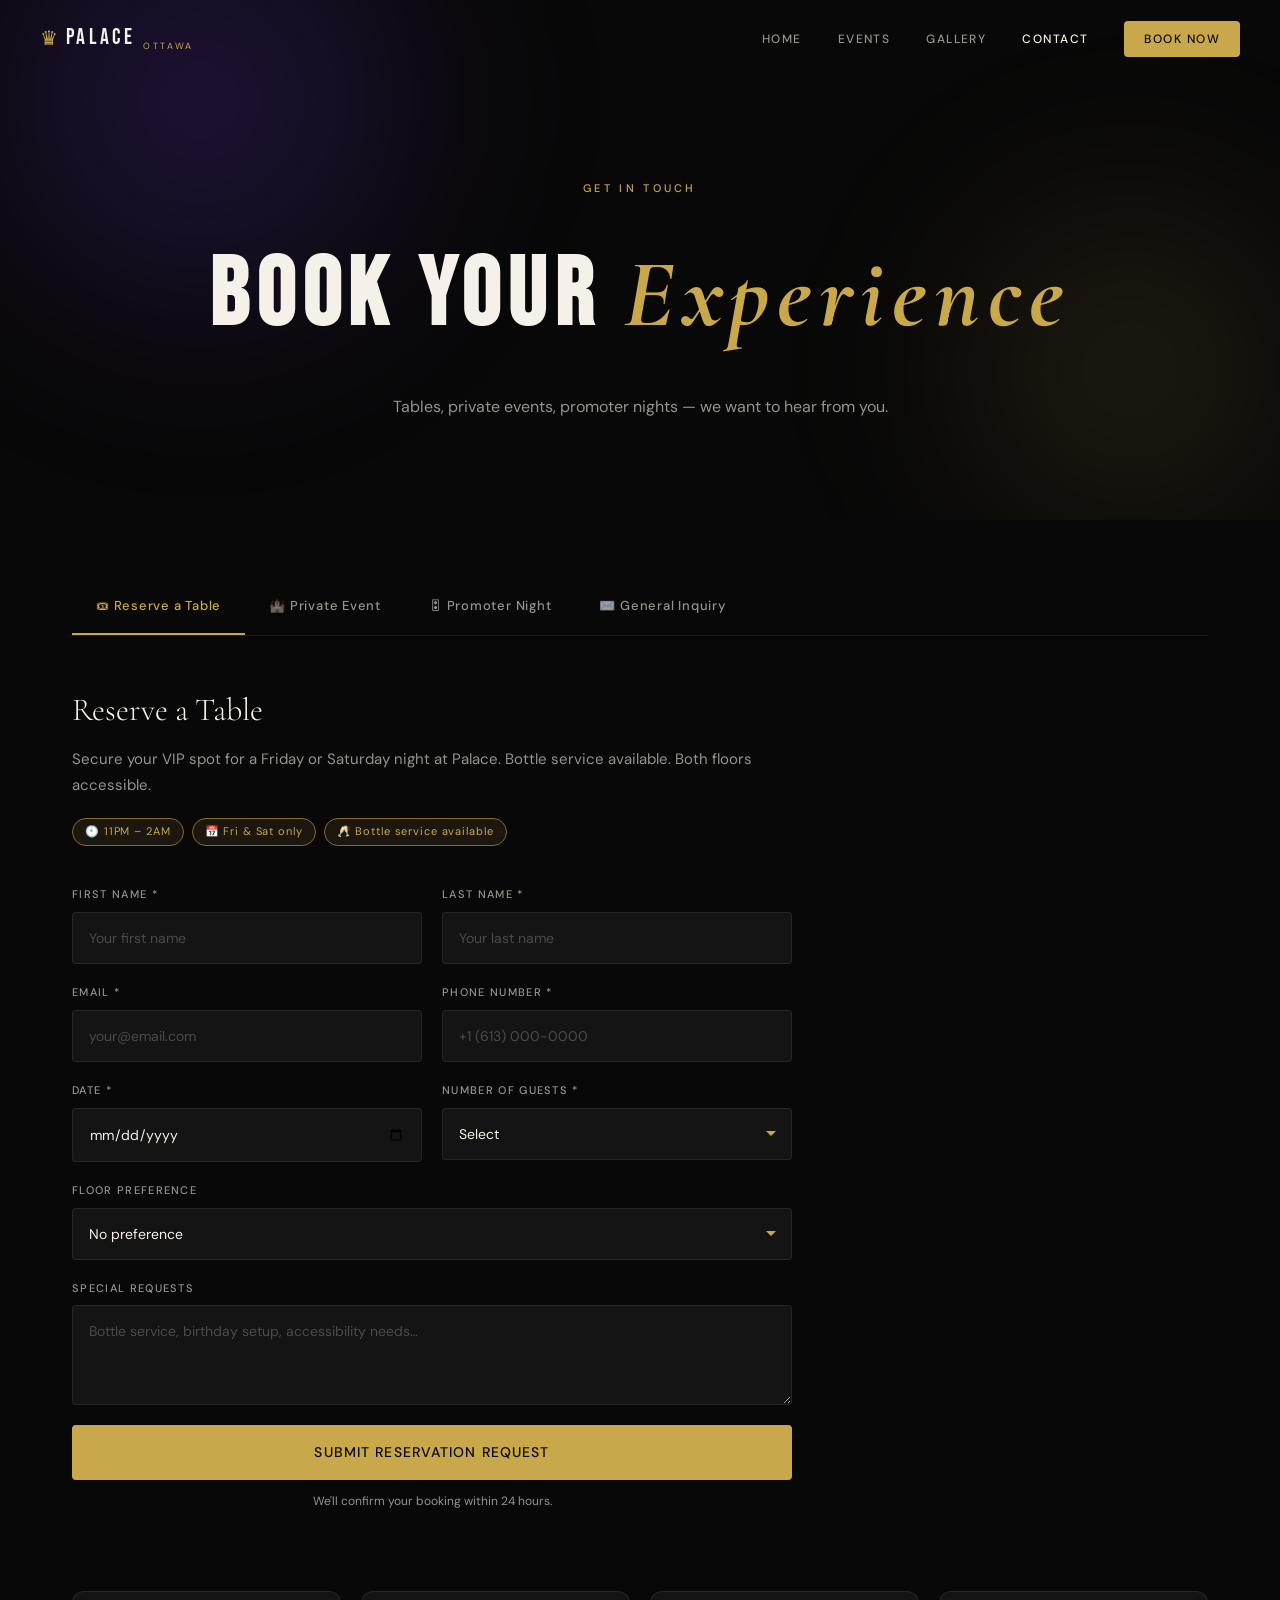
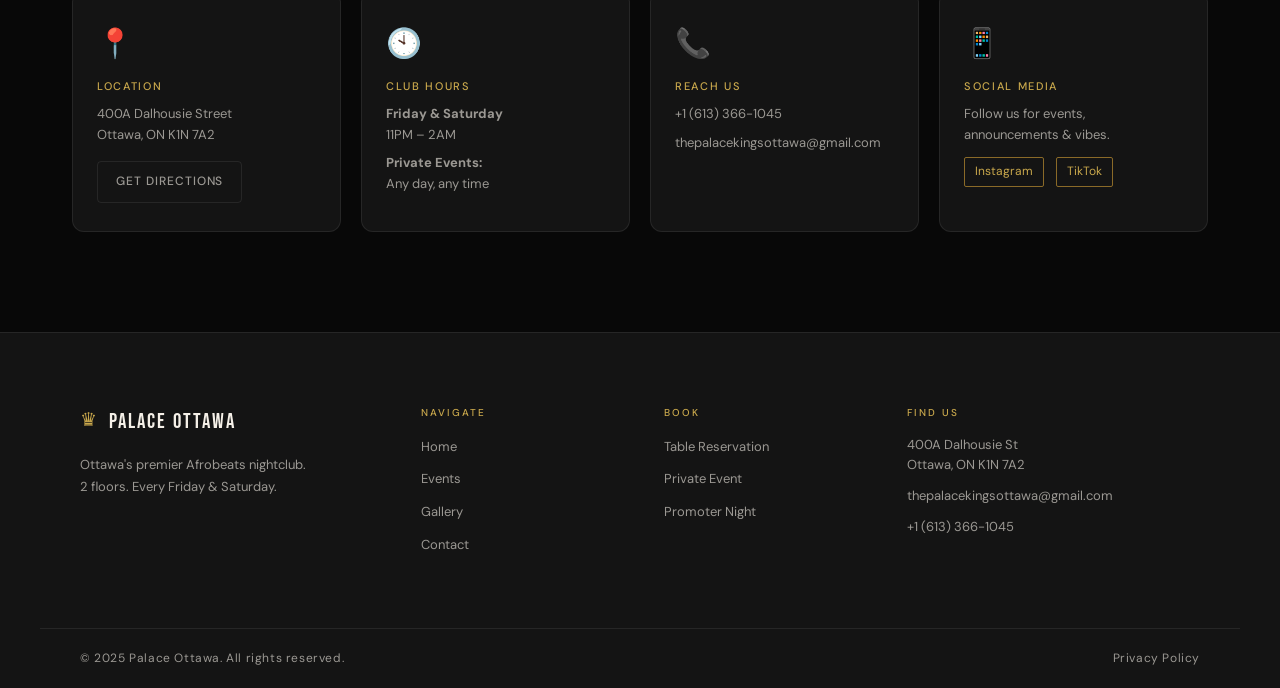
==== contact.html @ 09317ef8 "Add files via upload" ====
<!DOCTYPE html>
<html lang="en">
<head>
  <meta charset="UTF-8"/>
  <meta name="viewport" content="width=device-width, initial-scale=1.0"/>
  <title>Contact & Book — Palace Ottawa</title>
  <meta name="description" content="Book a table, reserve Palace for a private event, or partner as a promoter. Contact Palace Ottawa today."/>
  <link rel="preconnect" href="https://fonts.googleapis.com"/>
  <link rel="preconnect" href="https://fonts.gstatic.com" crossorigin/>
  <link href="https://fonts.googleapis.com/css2?family=Cormorant+Garamond:ital,wght@0,300;0,400;0,600;1,300;1,400&family=Bebas+Neue&family=DM+Sans:wght@300;400;500&display=swap" rel="stylesheet"/>
  <link rel="stylesheet" href="css/style.css"/>
</head>
<body>

<!-- NAV -->
<nav id="navbar" class="nav-dark">
  <a href="index.html" class="nav-logo">
    <span class="logo-crown">♛</span>
    <span class="logo-text">PALACE</span>
    <span class="logo-sub">OTTAWA</span>
  </a>
  <button class="nav-toggle" id="navToggle" aria-label="Menu">
    <span></span><span></span><span></span>
  </button>
  <ul class="nav-links" id="navLinks">
    <li><a href="index.html">Home</a></li>
    <li><a href="events.html">Events</a></li>
    <li><a href="gallery.html">Gallery</a></li>
    <li><a href="contact.html" class="active">Contact</a></li>
    <li><a href="contact.html" class="nav-cta">Book Now</a></li>
  </ul>
</nav>

<!-- PAGE HERO -->
<section class="page-hero">
  <div class="page-hero-bg">
    <div class="hero-glow glow-1"></div>
    <div class="hero-glow glow-2"></div>
  </div>
  <div class="page-hero-content">
    <p class="hero-eyebrow">Get In Touch</p>
    <h1 class="page-title">Book Your <em>Experience</em></h1>
    <p class="page-subtitle">Tables, private events, promoter nights — we want to hear from you.</p>
  </div>
</section>

<!-- BOOKING TYPE TABS -->
<section class="contact-section">
  <div class="container">

    <div class="booking-tabs">
      <button class="tab-btn active" data-tab="table">🎟 Reserve a Table</button>
      <button class="tab-btn" data-tab="private">🏰 Private Event</button>
      <button class="tab-btn" data-tab="promoter">🎛 Promoter Night</button>
      <button class="tab-btn" data-tab="general">✉️ General Inquiry</button>
    </div>

    <div class="tab-content-wrapper">

      <!-- TABLE RESERVATION -->
      <div class="tab-panel active" id="tab-table">
        <div class="form-intro">
          <h2>Reserve a Table</h2>
          <p>Secure your VIP spot for a Friday or Saturday night at Palace. Bottle service available. Both floors accessible.</p>
          <div class="info-pills">
            <span>🕙 11PM – 2AM</span>
            <span>📅 Fri & Sat only</span>
            <span>🥂 Bottle service available</span>
          </div>
        </div>
        <form class="palace-form" id="tableForm" netlify name="table-reservation">
          <input type="hidden" name="form-name" value="table-reservation"/>
          <div class="form-row">
            <div class="form-group">
              <label>First Name *</label>
              <input type="text" name="first_name" placeholder="Your first name" required/>
            </div>
            <div class="form-group">
              <label>Last Name *</label>
              <input type="text" name="last_name" placeholder="Your last name" required/>
            </div>
          </div>
          <div class="form-row">
            <div class="form-group">
              <label>Email *</label>
              <input type="email" name="email" placeholder="your@email.com" required/>
            </div>
            <div class="form-group">
              <label>Phone Number *</label>
              <input type="tel" name="phone" placeholder="+1 (613) 000-0000" required/>
            </div>
          </div>
          <div class="form-row">
            <div class="form-group">
              <label>Date *</label>
              <input type="date" name="date" required/>
            </div>
            <div class="form-group">
              <label>Number of Guests *</label>
              <select name="guests" required>
                <option value="">Select</option>
                <option>2 guests</option>
                <option>3–4 guests</option>
                <option>5–6 guests</option>
                <option>7–10 guests</option>
                <option>10+ guests</option>
              </select>
            </div>
          </div>
          <div class="form-group">
            <label>Floor Preference</label>
            <select name="floor">
              <option value="">No preference</option>
              <option>Floor 1 — Main Dance Floor</option>
              <option>Floor 2 — VIP Level</option>
            </select>
          </div>
          <div class="form-group">
            <label>Special Requests</label>
            <textarea name="message" rows="3" placeholder="Bottle service, birthday setup, accessibility needs…"></textarea>
          </div>
          <button type="submit" class="btn btn-primary btn-full">Submit Reservation Request</button>
          <p class="form-note">We'll confirm your booking within 24 hours.</p>
        </form>
      </div>

      <!-- PRIVATE EVENT -->
      <div class="tab-panel" id="tab-private">
        <div class="form-intro">
          <h2>Rent Palace for Your Private Event</h2>
          <p>Birthday parties, corporate gatherings, product launches, celebrations — Palace Ottawa is available for private hire at any time outside of regular club hours.</p>
          <div class="info-pills">
            <span>📅 Any day of the week</span>
            <span>🕐 Outside club hours (2AM–11PM)</span>
            <span>🏰 Full or partial venue</span>
            <span>🍽 Catering options available</span>
          </div>
        </div>
        <form class="palace-form" id="privateForm" netlify name="private-event">
          <input type="hidden" name="form-name" value="private-event"/>
          <div class="form-row">
            <div class="form-group">
              <label>Full Name *</label>
              <input type="text" name="full_name" placeholder="Your full name" required/>
            </div>
            <div class="form-group">
              <label>Email *</label>
              <input type="email" name="email" placeholder="your@email.com" required/>
            </div>
          </div>
          <div class="form-group">
            <label>Phone Number *</label>
            <input type="tel" name="phone" placeholder="+1 (613) 000-0000" required/>
          </div>
          <div class="form-row">
            <div class="form-group">
              <label>Event Date *</label>
              <input type="date" name="event_date" required/>
            </div>
            <div class="form-group">
              <label>Event Type *</label>
              <select name="event_type" required>
                <option value="">Select type</option>
                <option>Birthday Party</option>
                <option>Corporate Event</option>
                <option>Wedding Reception</option>
                <option>Product Launch</option>
                <option>Graduation Party</option>
                <option>Other</option>
              </select>
            </div>
          </div>
          <div class="form-row">
            <div class="form-group">
              <label>Estimated Guest Count *</label>
              <select name="guests" required>
                <option value="">Select</option>
                <option>Under 50</option>
                <option>50–100</option>
                <option>100–200</option>
                <option>200–300</option>
                <option>300+</option>
              </select>
            </div>
            <div class="form-group">
              <label>Preferred Start Time</label>
              <input type="time" name="start_time"/>
            </div>
          </div>
          <div class="form-group">
            <label>Space Needed</label>
            <select name="space">
              <option value="">No preference</option>
              <option>Full Venue (both floors)</option>
              <option>Floor 1 Only</option>
              <option>Floor 2 / VIP Area Only</option>
            </select>
          </div>
          <div class="form-group">
            <label>Additional Services Needed</label>
            <div class="checkbox-group">
              <label class="checkbox-label"><input type="checkbox" name="services" value="dj"/> DJ / Sound System</label>
              <label class="checkbox-label"><input type="checkbox" name="services" value="catering"/> Catering / Bar Service</label>
              <label class="checkbox-label"><input type="checkbox" name="services" value="decor"/> Decor Setup</label>
              <label class="checkbox-label"><input type="checkbox" name="services" value="security"/> Security</label>
              <label class="checkbox-label"><input type="checkbox" name="services" value="photography"/> Photography / Videography</label>
            </div>
          </div>
          <div class="form-group">
            <label>Tell Us About Your Event</label>
            <textarea name="message" rows="4" placeholder="Describe your event, any specific needs, theme, or questions…"></textarea>
          </div>
          <button type="submit" class="btn btn-primary btn-full">Send Inquiry</button>
          <p class="form-note">Our team will get back to you within 48 hours with availability and pricing.</p>
        </form>
      </div>

      <!-- PROMOTER NIGHT -->
      <div class="tab-panel" id="tab-promoter">
        <div class="form-intro">
          <h2>Host Your Night at Palace</h2>
          <p>You bring the crowd, we bring the stage. Promoters can book Palace Ottawa for their own events on Fridays, Saturdays, or any other night — when we're not already booked. Revenue share and full production support available.</p>
          <div class="info-pills">
            <span>📅 Any day of the week</span>
            <span>🎛 Full production support</span>
            <span>💰 Revenue share options</span>
            <span>📣 Marketing collaboration</span>
          </div>
        </div>
        <form class="palace-form" id="promoterForm" netlify name="promoter-inquiry">
          <input type="hidden" name="form-name" value="promoter-inquiry"/>
          <div class="form-row">
            <div class="form-group">
              <label>Promoter / Company Name *</label>
              <input type="text" name="promoter_name" placeholder="Your name or company" required/>
            </div>
            <div class="form-group">
              <label>Email *</label>
              <input type="email" name="email" placeholder="your@email.com" required/>
            </div>
          </div>
          <div class="form-row">
            <div class="form-group">
              <label>Phone *</label>
              <input type="tel" name="phone" placeholder="+1 (613) 000-0000" required/>
            </div>
            <div class="form-group">
              <label>Instagram / Social Handle</label>
              <input type="text" name="social" placeholder="@yourhandle"/>
            </div>
          </div>
          <div class="form-row">
            <div class="form-group">
              <label>Preferred Event Date(s) *</label>
              <input type="text" name="dates" placeholder="e.g. Any Friday in June, or specific date" required/>
            </div>
            <div class="form-group">
              <label>Expected Attendance</label>
              <select name="attendance">
                <option value="">Select</option>
                <option>Under 100</option>
                <option>100–200</option>
                <option>200–300</option>
                <option>300+</option>
              </select>
            </div>
          </div>
          <div class="form-group">
            <label>Event Concept / Music Genre *</label>
            <textarea name="concept" rows="3" placeholder="Describe your event concept, music genres, target audience…" required></textarea>
          </div>
          <div class="form-group">
            <label>Have you promoted events before?</label>
            <select name="experience">
              <option value="">Select</option>
              <option>Yes — regularly</option>
              <option>Yes — a few times</option>
              <option>No — first event</option>
            </select>
          </div>
          <div class="form-group">
            <label>Any Links (past events, flyers, social media)</label>
            <textarea name="links" rows="2" placeholder="Instagram posts, event links, etc."></textarea>
          </div>
          <button type="submit" class="btn btn-primary btn-full">Submit Promoter Inquiry</button>
          <p class="form-note">We review all promoter applications carefully. Expect a response within 3 business days.</p>
        </form>
      </div>

      <!-- GENERAL INQUIRY -->
      <div class="tab-panel" id="tab-general">
        <div class="form-intro">
          <h2>General Inquiry</h2>
          <p>Have a question? Want to know more about what we offer? Drop us a message and we'll get back to you.</p>
        </div>
        <form class="palace-form" id="generalForm" netlify name="general-inquiry">
          <input type="hidden" name="form-name" value="general-inquiry"/>
          <div class="form-row">
            <div class="form-group">
              <label>Name *</label>
              <input type="text" name="name" placeholder="Your name" required/>
            </div>
            <div class="form-group">
              <label>Email *</label>
              <input type="email" name="email" placeholder="your@email.com" required/>
            </div>
          </div>
          <div class="form-group">
            <label>Subject</label>
            <input type="text" name="subject" placeholder="What's this about?"/>
          </div>
          <div class="form-group">
            <label>Message *</label>
            <textarea name="message" rows="5" placeholder="Write your message here…" required></textarea>
          </div>
          <button type="submit" class="btn btn-primary btn-full">Send Message</button>
        </form>
      </div>

    </div>

    <!-- CONTACT INFO BOX -->
    <div class="contact-info-grid">
      <div class="contact-info-card">
        <div class="cic-icon">📍</div>
        <h4>Location</h4>
        <p>400A Dalhousie Street<br/>Ottawa, ON K1N 7A2</p>
        <a href="https://maps.google.com/?q=400A+Dalhousie+Ottawa" target="_blank" class="btn btn-ghost btn-sm">Get Directions</a>
      </div>
      <div class="contact-info-card">
        <div class="cic-icon">🕙</div>
        <h4>Club Hours</h4>
        <p><strong>Friday & Saturday</strong><br/>11PM – 2AM</p>
        <p><strong>Private Events:</strong><br/>Any day, any time</p>
      </div>
      <div class="contact-info-card">
        <div class="cic-icon">📞</div>
        <h4>Reach Us</h4>
        <p><a href="tel:+16133661045">+1 (613) 366-1045</a></p>
        <p><a href="mailto:thepalacekingsottawa@gmail.com">thepalacekingsottawa@gmail.com</a></p>
      </div>
      <div class="contact-info-card">
        <div class="cic-icon">📱</div>
        <h4>Social Media</h4>
        <p>Follow us for events,<br/>announcements & vibes.</p>
        <div class="cic-social">
          <a href="https://www.instagram.com/thepalaceottawa/" target="_blank">Instagram</a>
          <a href="https://www.tiktok.com/@thepalaceottawa" target="_blank">TikTok</a>
        </div>
      </div>
    </div>

  </div>
</section>

<!-- FOOTER -->
<footer class="footer">
  <div class="footer-top">
    <div class="footer-brand">
      <div class="footer-logo">
        <span class="logo-crown">♛</span>
        <span>PALACE OTTAWA</span>
      </div>
      <p>Ottawa's premier Afrobeats nightclub.<br/>2 floors. Every Friday & Saturday.</p>
    </div>
    <div class="footer-links">
      <h4>Navigate</h4>
      <a href="index.html">Home</a>
      <a href="events.html">Events</a>
      <a href="gallery.html">Gallery</a>
      <a href="contact.html">Contact</a>
    </div>
    <div class="footer-links">
      <h4>Book</h4>
      <a href="contact.html?type=table">Table Reservation</a>
      <a href="contact.html?type=private">Private Event</a>
      <a href="contact.html?type=promoter">Promoter Night</a>
    </div>
    <div class="footer-info">
      <h4>Find Us</h4>
      <p>400A Dalhousie St<br/>Ottawa, ON K1N 7A2</p>
      <p><a href="mailto:thepalacekingsottawa@gmail.com">thepalacekingsottawa@gmail.com</a></p>
      <p><a href="tel:+16133661045">+1 (613) 366-1045</a></p>
    </div>
  </div>
  <div class="footer-bottom">
    <p>© 2025 Palace Ottawa. All rights reserved.</p>
    <a href="#">Privacy Policy</a>
  </div>
</footer>

<script src="js/main.js"></script>
<script src="js/contact.js"></script>
</body>
</html>
---- css/style.css ----
/* ============================================
   PALACE OTTAWA — MAIN STYLESHEET
   Aesthetic: Dark luxury · Gold accents · Editorial
   ============================================ */

:root {
  --black: #080808;
  --dark: #0e0e0e;
  --dark2: #141414;
  --dark3: #1c1c1c;
  --card: #181818;
  --border: rgba(255,255,255,0.08);
  --gold: #c9a84c;
  --gold-light: #e8c97a;
  --gold-dark: #8a6a28;
  --white: #f5f0e8;
  --white-muted: rgba(245,240,232,0.6);
  --white-dim: rgba(245,240,232,0.15);
  --purple: #7c3aed;
  --purple-glow: rgba(124,58,237,0.25);
  --font-display: 'Bebas Neue', sans-serif;
  --font-serif: 'Cormorant Garamond', Georgia, serif;
  --font-body: 'DM Sans', sans-serif;
  --radius: 4px;
  --radius-lg: 12px;
  --transition: 0.3s cubic-bezier(0.4,0,0.2,1);
}

/* RESET */
*, *::before, *::after { box-sizing: border-box; margin: 0; padding: 0; }
html { scroll-behavior: smooth; }
body {
  background: var(--black);
  color: var(--white);
  font-family: var(--font-body);
  font-size: 16px;
  line-height: 1.6;
  overflow-x: hidden;
}
a { color: inherit; text-decoration: none; }
img { max-width: 100%; display: block; }
button { cursor: pointer; border: none; background: none; font: inherit; }
input, select, textarea { font: inherit; }

/* UTILITIES */
.container { max-width: 1200px; margin: 0 auto; padding: 0 32px; }
.center { text-align: center; }
.section-tag {
  font-family: var(--font-body);
  font-size: 11px;
  font-weight: 500;
  letter-spacing: 0.2em;
  text-transform: uppercase;
  color: var(--gold);
  margin-bottom: 12px;
  display: block;
}
.section-title {
  font-family: var(--font-serif);
  font-size: clamp(2rem, 4vw, 3.2rem);
  font-weight: 300;
  line-height: 1.1;
  color: var(--white);
  margin-bottom: 24px;
}
.section-title em { font-style: italic; color: var(--gold); }
.body-text {
  color: var(--white-muted);
  font-size: 15px;
  line-height: 1.75;
  max-width: 560px;
  margin-bottom: 16px;
}

/* BUTTONS */
.btn {
  display: inline-flex;
  align-items: center;
  gap: 8px;
  padding: 14px 28px;
  font-size: 13px;
  font-weight: 500;
  letter-spacing: 0.08em;
  text-transform: uppercase;
  border-radius: var(--radius);
  transition: all var(--transition);
  white-space: nowrap;
}
.btn-primary {
  background: var(--gold);
  color: var(--black);
}
.btn-primary:hover {
  background: var(--gold-light);
  transform: translateY(-1px);
}
.btn-ghost {
  border: 1px solid var(--border);
  color: var(--white);
  background: transparent;
}
.btn-ghost:hover {
  border-color: var(--gold);
  color: var(--gold);
}
.btn-outline {
  border: 1px solid var(--gold);
  color: var(--gold);
  background: transparent;
  padding: 12px 24px;
}
.btn-outline:hover { background: var(--gold); color: var(--black); }
.btn-sm { padding: 10px 18px; font-size: 12px; }
.btn-full { width: 100%; justify-content: center; padding: 16px; font-size: 14px; }

/* ============ NAV ============ */
#navbar {
  position: fixed;
  top: 0; left: 0; right: 0;
  z-index: 1000;
  display: flex;
  align-items: center;
  justify-content: space-between;
  padding: 20px 40px;
  transition: all var(--transition);
}
#navbar.scrolled {
  background: rgba(8,8,8,0.95);
  backdrop-filter: blur(12px);
  padding: 14px 40px;
  border-bottom: 1px solid var(--border);
}
.nav-logo {
  display: flex;
  align-items: center;
  gap: 8px;
  text-decoration: none;
}
.logo-crown { font-size: 20px; color: var(--gold); }
.logo-text {
  font-family: var(--font-display);
  font-size: 22px;
  color: var(--white);
  letter-spacing: 0.15em;
}
.logo-sub {
  font-family: var(--font-body);
  font-size: 9px;
  letter-spacing: 0.3em;
  color: var(--gold);
  text-transform: uppercase;
  align-self: flex-end;
  padding-bottom: 2px;
}
.nav-links {
  display: flex;
  align-items: center;
  gap: 36px;
  list-style: none;
}
.nav-links a {
  font-size: 12px;
  font-weight: 500;
  letter-spacing: 0.12em;
  text-transform: uppercase;
  color: var(--white-muted);
  transition: color var(--transition);
}
.nav-links a:hover, .nav-links a.active { color: var(--white); }
.nav-links .nav-cta {
  background: var(--gold);
  color: var(--black) !important;
  padding: 10px 20px;
  border-radius: var(--radius);
  font-weight: 500;
}
.nav-links .nav-cta:hover { background: var(--gold-light); }
.nav-toggle {
  display: none;
  flex-direction: column;
  gap: 5px;
  padding: 4px;
}
.nav-toggle span {
  display: block;
  width: 24px;
  height: 1.5px;
  background: var(--white);
  transition: all var(--transition);
}

/* ============ HERO ============ */
.hero {
  position: relative;
  min-height: 100vh;
  display: flex;
  align-items: center;
  justify-content: center;
  overflow: hidden;
  padding: 120px 40px 80px;
}
.hero-bg {
  position: absolute;
  inset: 0;
  background: var(--black);
}
.hero-grain {
  position: absolute;
  inset: 0;
  opacity: 0.035;
  background-image: url("data:image/svg+xml,%3Csvg viewBox='0 0 256 256' xmlns='http://www.w3.org/2000/svg'%3E%3Cfilter id='n'%3E%3CfeTurbulence type='fractalNoise' baseFrequency='0.9' numOctaves='4' stitchTiles='stitch'/%3E%3C/filter%3E%3Crect width='100%25' height='100%25' filter='url(%23n)'/%3E%3C/svg%3E");
  background-size: 200px;
}
.hero-glow {
  position: absolute;
  border-radius: 50%;
  filter: blur(80px);
  animation: glow-pulse 6s ease-in-out infinite;
}
.glow-1 {
  width: 600px; height: 600px;
  background: radial-gradient(circle, var(--purple-glow) 0%, transparent 70%);
  top: -200px; left: -100px;
  animation-delay: 0s;
}
.glow-2 {
  width: 500px; height: 500px;
  background: radial-gradient(circle, rgba(201,168,76,0.15) 0%, transparent 70%);
  bottom: -100px; right: -100px;
  animation-delay: 3s;
}
.glow-3 {
  width: 400px; height: 400px;
  background: radial-gradient(circle, rgba(124,58,237,0.12) 0%, transparent 70%);
  top: 40%; left: 50%;
  animation-delay: 1.5s;
}
@keyframes glow-pulse {
  0%, 100% { opacity: 0.5; transform: scale(1); }
  50% { opacity: 1; transform: scale(1.1); }
}
.hero-content {
  position: relative;
  z-index: 2;
  text-align: center;
  max-width: 900px;
}
.hero-eyebrow {
  font-size: 11px;
  font-weight: 500;
  letter-spacing: 0.3em;
  text-transform: uppercase;
  color: var(--gold);
  margin-bottom: 20px;
  animation: fade-up 0.8s ease both;
}
.hero-title {
  font-family: var(--font-display);
  font-size: clamp(4rem, 12vw, 9rem);
  line-height: 0.9;
  letter-spacing: 0.05em;
  color: var(--white);
  margin-bottom: 28px;
}
.hero-line { display: block; animation: fade-up 0.8s ease both; }
.hero-line:nth-child(2) { animation-delay: 0.1s; }
.hero-line:nth-child(3) { animation-delay: 0.2s; }
.hero-title .accent { color: var(--gold); }
.hero-sub {
  font-family: var(--font-body);
  font-size: 13px;
  letter-spacing: 0.15em;
  text-transform: uppercase;
  color: var(--white-muted);
  margin-bottom: 40px;
  animation: fade-up 0.8s ease 0.3s both;
}
.hero-actions {
  display: flex;
  gap: 16px;
  justify-content: center;
  flex-wrap: wrap;
  animation: fade-up 0.8s ease 0.4s both;
}
.hero-scroll {
  position: absolute;
  bottom: 40px;
  left: 50%;
  transform: translateX(-50%);
  display: flex;
  flex-direction: column;
  align-items: center;
  gap: 8px;
  z-index: 2;
  animation: fade-up 1s ease 0.8s both;
}
.hero-scroll span {
  font-size: 10px;
  letter-spacing: 0.25em;
  text-transform: uppercase;
  color: var(--white-muted);
}
.scroll-line {
  width: 1px;
  height: 40px;
  background: linear-gradient(to bottom, var(--gold), transparent);
  animation: scroll-line 1.5s ease-in-out infinite;
}
@keyframes scroll-line {
  0% { transform: scaleY(0); transform-origin: top; }
  50% { transform: scaleY(1); transform-origin: top; }
  51% { transform: scaleY(1); transform-origin: bottom; }
  100% { transform: scaleY(0); transform-origin: bottom; }
}
.hero-address {
  position: absolute;
  bottom: 40px;
  right: 40px;
  font-size: 10px;
  letter-spacing: 0.15em;
  text-transform: uppercase;
  color: var(--white-muted);
  z-index: 2;
  animation: fade-up 1s ease 1s both;
}
@keyframes fade-up {
  from { opacity: 0; transform: translateY(20px); }
  to { opacity: 1; transform: translateY(0); }
}

/* ============ ABOUT STRIP ============ */
.about-strip {
  display: flex;
  align-items: center;
  border-top: 1px solid var(--border);
  border-bottom: 1px solid var(--border);
  background: var(--dark2);
  padding: 32px 40px;
  gap: 0;
  overflow-x: auto;
}
.strip-item {
  flex: 1;
  min-width: 180px;
  display: flex;
  flex-direction: column;
  align-items: center;
  gap: 4px;
  padding: 0 20px;
  text-align: center;
}
.strip-number {
  font-family: var(--font-display);
  font-size: 2.2rem;
  color: var(--gold);
  line-height: 1;
}
.strip-label {
  font-size: 11px;
  letter-spacing: 0.1em;
  text-transform: uppercase;
  color: var(--white-muted);
}
.strip-divider {
  width: 1px;
  height: 48px;
  background: var(--border);
  flex-shrink: 0;
}

/* ============ INTRO ============ */
.intro-section {
  padding: 120px 0;
}
.intro-grid {
  display: grid;
  grid-template-columns: 1fr 1fr;
  gap: 80px;
  align-items: center;
}
.intro-text .body-text { max-width: 100%; }
.intro-text .btn { margin-top: 8px; }
.intro-visual {
  position: relative;
  height: 400px;
}
.visual-card {
  position: absolute;
  border: 1px solid var(--border);
  border-radius: var(--radius-lg);
  overflow: hidden;
  transition: transform var(--transition);
}
.visual-card:hover { transform: translateY(-4px); }
.card-inner {
  width: 100%;
  height: 100%;
  display: flex;
  flex-direction: column;
  align-items: center;
  justify-content: center;
  padding: 24px;
  text-align: center;
}
.card-icon { font-size: 2.5rem; margin-bottom: 8px; }
.card-big {
  font-family: var(--font-display);
  font-size: 2.2rem;
  letter-spacing: 0.05em;
  line-height: 1;
}
.card-small { font-size: 12px; color: var(--white-muted); letter-spacing: 0.05em; margin-top: 4px; }
.card-main {
  width: 200px; height: 200px;
  top: 0; right: 60px;
  background: var(--dark3);
  border-color: var(--gold-dark);
}
.card-main .card-big { color: var(--gold); }
.card-accent {
  width: 220px; height: 160px;
  bottom: 40px; right: 0;
  background: var(--dark2);
}
.card-accent .card-big { font-size: 1.4rem; color: var(--white); }
.card-sm {
  width: 140px; height: 120px;
  bottom: 20px; right: 240px;
  background: linear-gradient(135deg, var(--gold-dark), var(--dark3));
}
.card-sm .card-big { font-size: 2rem; color: var(--gold); }

/* ============ BOOKING SECTION ============ */
.booking-section {
  padding: 100px 0;
  background: var(--dark2);
  border-top: 1px solid var(--border);
  border-bottom: 1px solid var(--border);
}
.booking-section .section-tag.center, .booking-section .section-title.center { display: block; text-align: center; }
.booking-grid {
  display: grid;
  grid-template-columns: repeat(3, 1fr);
  gap: 24px;
  margin-top: 60px;
}
.booking-card {
  position: relative;
  background: var(--card);
  border: 1px solid var(--border);
  border-radius: var(--radius-lg);
  padding: 36px 28px;
  display: flex;
  flex-direction: column;
  gap: 16px;
  transition: all var(--transition);
}
.booking-card:hover {
  border-color: var(--gold-dark);
  transform: translateY(-4px);
}
.booking-card.featured {
  border-color: var(--gold);
  background: linear-gradient(145deg, rgba(201,168,76,0.08), var(--card));
}
.booking-badge {
  position: absolute;
  top: -12px; left: 50%;
  transform: translateX(-50%);
  background: var(--gold);
  color: var(--black);
  font-size: 10px;
  font-weight: 500;
  letter-spacing: 0.12em;
  text-transform: uppercase;
  padding: 4px 14px;
  border-radius: 20px;
  white-space: nowrap;
}
.booking-icon { font-size: 2rem; }
.booking-card h3 {
  font-family: var(--font-serif);
  font-size: 1.5rem;
  font-weight: 400;
  color: var(--white);
}
.booking-card p { font-size: 14px; color: var(--white-muted); line-height: 1.6; }
.booking-details {
  list-style: none;
  display: flex;
  flex-direction: column;
  gap: 6px;
  margin-top: 4px;
}
.booking-details li {
  font-size: 12px;
  color: var(--white-muted);
  padding-left: 14px;
  position: relative;
}
.booking-details li::before {
  content: '—';
  position: absolute;
  left: 0;
  color: var(--gold);
}
.booking-card .btn { margin-top: auto; }

/* ============ EVENTS TEASER ============ */
.events-teaser {
  padding: 100px 0;
}
.events-teaser-header {
  display: flex;
  align-items: flex-end;
  justify-content: space-between;
  margin-bottom: 40px;
}
.events-preview-grid {
  display: flex;
  flex-direction: column;
  gap: 12px;
}
.event-preview-card {
  display: flex;
  align-items: center;
  gap: 24px;
  background: var(--dark2);
  border: 1px solid var(--border);
  border-radius: var(--radius-lg);
  padding: 20px 24px;
  transition: all var(--transition);
}
.event-preview-card:hover {
  border-color: var(--gold-dark);
  background: var(--dark3);
}
.event-preview-date {
  display: flex;
  flex-direction: column;
  align-items: center;
  min-width: 56px;
  gap: 2px;
}
.event-day { font-size: 10px; letter-spacing: 0.15em; color: var(--gold); font-weight: 500; }
.event-num { font-family: var(--font-display); font-size: 2.4rem; color: var(--white); line-height: 1; }
.event-month { font-size: 10px; letter-spacing: 0.15em; color: var(--white-muted); }
.event-preview-info { flex: 1; }
.event-preview-info h4 {
  font-family: var(--font-serif);
  font-size: 1.2rem;
  font-weight: 400;
  margin-bottom: 4px;
}
.event-preview-info p { font-size: 13px; color: var(--white-muted); }
.event-tag {
  display: inline-block;
  font-size: 10px;
  letter-spacing: 0.1em;
  text-transform: uppercase;
  color: var(--gold);
  border: 1px solid var(--gold-dark);
  padding: 2px 8px;
  border-radius: 2px;
  margin-top: 6px;
}
.event-arrow {
  font-size: 1.2rem;
  color: var(--gold);
  opacity: 0.5;
  transition: all var(--transition);
}
.event-preview-card:hover .event-arrow { opacity: 1; transform: translateX(4px); }

/* ============ GALLERY TEASER ============ */
.gallery-teaser {
  display: grid;
  grid-template-columns: 360px 1fr;
  min-height: 480px;
  border-top: 1px solid var(--border);
  border-bottom: 1px solid var(--border);
}
.gallery-teaser-text {
  display: flex;
  flex-direction: column;
  justify-content: center;
  padding: 60px;
  background: var(--dark2);
}
.gallery-mosaic {
  display: grid;
  grid-template-columns: repeat(3, 1fr);
  grid-template-rows: repeat(2, 1fr);
  gap: 2px;
}
.mosaic-item {
  background: var(--dark3);
  overflow: hidden;
  transition: filter var(--transition);
}
.mosaic-item:hover { filter: brightness(1.2); }
.mosaic-inner {
  width: 100%;
  height: 100%;
  min-height: 120px;
  display: flex;
  align-items: center;
  justify-content: center;
  font-size: 2.5rem;
  background: linear-gradient(135deg, var(--dark3), var(--dark2));
}
.m1 { grid-row: span 2; }
.m4 { grid-column: span 2; }

/* ============ SOCIAL SECTION ============ */
.social-section { padding: 80px 0; }
.social-links { display: flex; gap: 16px; justify-content: center; flex-wrap: wrap; margin-top: 32px; }
.social-btn {
  display: inline-flex;
  align-items: center;
  gap: 10px;
  padding: 14px 28px;
  border-radius: var(--radius);
  font-size: 13px;
  font-weight: 500;
  letter-spacing: 0.06em;
  transition: all var(--transition);
}
.social-btn.instagram {
  background: linear-gradient(135deg, #f09433 0%, #e6683c 25%, #dc2743 50%, #cc2366 75%, #bc1888 100%);
  color: #fff;
}
.social-btn.tiktok { background: #000; color: #fff; border: 1px solid #333; }
.social-btn:hover { transform: translateY(-2px); opacity: 0.9; }

/* ============ PAGE HERO (inner pages) ============ */
.page-hero {
  position: relative;
  padding: 180px 40px 100px;
  text-align: center;
  overflow: hidden;
}
.page-hero-bg { position: absolute; inset: 0; background: var(--black); }
.page-hero-content { position: relative; z-index: 2; }
.page-title {
  font-family: var(--font-display);
  font-size: clamp(3rem, 8vw, 6rem);
  letter-spacing: 0.08em;
  margin-bottom: 20px;
}
.page-title em { font-style: italic; font-family: var(--font-serif); color: var(--gold); }
.page-subtitle {
  max-width: 560px;
  margin: 0 auto;
  color: var(--white-muted);
  font-size: 16px;
  line-height: 1.7;
}

/* ============ FILTER BAR ============ */
.filter-bar {
  border-top: 1px solid var(--border);
  border-bottom: 1px solid var(--border);
  background: var(--dark2);
  position: sticky;
  top: 70px;
  z-index: 100;
}
.filter-inner {
  display: flex;
  gap: 0;
  overflow-x: auto;
  padding: 0;
}
.filter-btn {
  flex-shrink: 0;
  padding: 16px 24px;
  font-size: 12px;
  font-weight: 500;
  letter-spacing: 0.1em;
  text-transform: uppercase;
  color: var(--white-muted);
  border-right: 1px solid var(--border);
  transition: all var(--transition);
}
.filter-btn:hover { color: var(--white); background: var(--dark3); }
.filter-btn.active { color: var(--gold); border-bottom: 2px solid var(--gold); }

/* ============ EVENTS PAGE ============ */
.events-section { padding: 80px 0; }
.mini-calendar {
  background: var(--dark2);
  border: 1px solid var(--border);
  border-radius: var(--radius-lg);
  padding: 24px;
  margin-bottom: 48px;
}
.cal-header {
  display: flex;
  align-items: center;
  justify-content: space-between;
  margin-bottom: 16px;
  font-family: var(--font-serif);
  font-size: 1.2rem;
}
.cal-nav {
  width: 32px; height: 32px;
  border: 1px solid var(--border);
  border-radius: var(--radius);
  color: var(--white);
  font-size: 1.2rem;
  display: flex; align-items: center; justify-content: center;
  transition: all var(--transition);
}
.cal-nav:hover { border-color: var(--gold); color: var(--gold); }
.cal-grid {
  display: grid;
  grid-template-columns: repeat(7, 1fr);
  gap: 4px;
}
.cal-day-name {
  text-align: center;
  font-size: 10px;
  letter-spacing: 0.1em;
  text-transform: uppercase;
  color: var(--white-muted);
  padding: 8px 0;
}
.cal-day {
  aspect-ratio: 1;
  display: flex;
  align-items: center;
  justify-content: center;
  font-size: 13px;
  border-radius: var(--radius);
  cursor: pointer;
  transition: all var(--transition);
  color: var(--white-muted);
}
.cal-day:hover { background: var(--dark3); color: var(--white); }
.cal-day.empty { cursor: default; }
.cal-day.has-event { color: var(--gold); font-weight: 500; }
.cal-day.has-event::after {
  content: '';
  display: block;
  width: 4px; height: 4px;
  background: var(--gold);
  border-radius: 50%;
  position: absolute;
  bottom: 4px;
  left: 50%;
  transform: translateX(-50%);
}
.cal-day { position: relative; }
.cal-day.today { border: 1px solid var(--gold-dark); }

.events-month-title {
  font-family: var(--font-serif);
  font-size: 1.4rem;
  font-weight: 300;
  color: var(--gold);
  border-bottom: 1px solid var(--border);
  padding-bottom: 12px;
  margin-bottom: 20px;
  margin-top: 48px;
}
.events-month-group:first-child .events-month-title { margin-top: 0; }
.event-card {
  display: grid;
  grid-template-columns: 72px 100px 1fr auto;
  gap: 24px;
  align-items: center;
  background: var(--dark2);
  border: 1px solid var(--border);
  border-radius: var(--radius-lg);
  padding: 20px 24px;
  margin-bottom: 12px;
  transition: all var(--transition);
}
.event-card:hover {
  border-color: var(--gold-dark);
  background: var(--dark3);
}
.event-card-date {
  display: flex;
  flex-direction: column;
  align-items: center;
  gap: 2px;
}
.ec-day { font-size: 10px; letter-spacing: 0.15em; color: var(--gold); font-weight: 500; }
.ec-num { font-family: var(--font-display); font-size: 2.6rem; color: var(--white); line-height: 1; }
.ec-month { font-size: 10px; letter-spacing: 0.12em; color: var(--white-muted); }
.event-card-flyer {
  width: 80px; height: 80px;
  border-radius: 6px;
  overflow: hidden;
  flex-shrink: 0;
}
.event-card-flyer img { width: 100%; height: 100%; object-fit: cover; }
.placeholder-flyer {
  display: flex;
  flex-direction: column;
  align-items: center;
  justify-content: center;
  gap: 4px;
  text-align: center;
}
.pf-crown { font-size: 1.4rem; }
.pf-title { font-family: var(--font-display); font-size: 0.7rem; letter-spacing: 0.05em; line-height: 1.1; }
.pf-gold { background: linear-gradient(135deg, var(--gold-dark), var(--black)); color: var(--gold-light); }
.pf-purple { background: linear-gradient(135deg, #3b0764, #000); color: #c084fc; }
.pf-fire { background: linear-gradient(135deg, #7c2d12, #000); color: #fb923c; }
.event-type-badge {
  display: inline-block;
  font-size: 9px;
  letter-spacing: 0.15em;
  text-transform: uppercase;
  color: var(--gold);
  border: 1px solid var(--gold-dark);
  padding: 2px 8px;
  border-radius: 2px;
  margin-bottom: 6px;
}
.event-type-badge.special { color: #fb923c; border-color: #7c2d12; }
.event-card-info h4 {
  font-family: var(--font-serif);
  font-size: 1.2rem;
  font-weight: 400;
  margin-bottom: 4px;
}
.event-genre { font-size: 13px; color: var(--white-muted); margin-bottom: 8px; }
.event-meta {
  display: flex;
  flex-wrap: wrap;
  gap: 12px;
}
.event-meta span { font-size: 12px; color: var(--white-muted); }
.promoter-cta-box {
  display: flex;
  align-items: center;
  justify-content: space-between;
  gap: 32px;
  margin-top: 60px;
  padding: 40px;
  background: linear-gradient(135deg, rgba(201,168,76,0.08), var(--dark2));
  border: 1px solid var(--gold-dark);
  border-radius: var(--radius-lg);
  flex-wrap: wrap;
}
.pcta-left { display: flex; align-items: flex-start; gap: 20px; flex: 1; }
.pcta-icon { font-size: 2rem; flex-shrink: 0; }
.pcta-left h3 { font-family: var(--font-serif); font-size: 1.4rem; font-weight: 400; margin-bottom: 8px; }
.pcta-left p { font-size: 14px; color: var(--white-muted); }

/* ============ GALLERY PAGE ============ */
.gallery-section { padding: 60px 0; }
.gallery-intro {
  background: var(--dark2);
  border: 1px solid var(--border);
  border-radius: var(--radius);
  padding: 14px 20px;
  margin-bottom: 32px;
  font-size: 13px;
  color: var(--white-muted);
  display: none; /* hidden in production — shown for dev reference */
}
.gallery-grid {
  display: grid;
  grid-template-columns: repeat(4, 1fr);
  grid-auto-rows: 200px;
  gap: 4px;
}
.gallery-item {
  position: relative;
  overflow: hidden;
  cursor: pointer;
  border-radius: 2px;
}
.gallery-item.gi-tall { grid-row: span 2; }
.gallery-item.gi-wide { grid-column: span 2; }
.gallery-placeholder {
  width: 100%;
  height: 100%;
  display: flex;
  flex-direction: column;
  align-items: center;
  justify-content: center;
  gap: 8px;
  font-family: var(--font-display);
  font-size: 1rem;
  letter-spacing: 0.1em;
  text-align: center;
  padding: 16px;
  transition: transform var(--transition);
}
.gallery-item:hover .gallery-placeholder { transform: scale(1.05); }
.gp-1 { background: linear-gradient(135deg, #1a0a00, #3d1a00); color: var(--gold); }
.gp-2 { background: linear-gradient(135deg, #0a001a, #1a0038); color: #c084fc; }
.gp-3 { background: linear-gradient(135deg, #001a0a, #00382a); color: #4ade80; }
.gp-4 { background: linear-gradient(135deg, #1a1500, #382e00); color: var(--gold-light); }
.gp-5 { background: linear-gradient(135deg, #1a000a, #380020); color: #f472b6; }
.gp-6 { background: linear-gradient(135deg, #001520, #002040); color: #60a5fa; }
.gallery-overlay {
  position: absolute;
  inset: 0;
  background: rgba(0,0,0,0.6);
  display: flex;
  align-items: flex-end;
  padding: 16px;
  opacity: 0;
  transition: opacity var(--transition);
}
.gallery-item:hover .gallery-overlay { opacity: 1; }
.gallery-overlay p { font-size: 13px; color: var(--white); letter-spacing: 0.05em; }
.gallery-item img { width: 100%; height: 100%; object-fit: cover; }
.gallery-instagram { padding: 80px 0; text-align: center; border-top: 1px solid var(--border); }
.gallery-instagram .body-text { margin: 0 auto 32px; }

/* Lightbox */
.lightbox {
  display: none;
  position: fixed;
  inset: 0;
  background: rgba(0,0,0,0.95);
  z-index: 9999;
  align-items: center;
  justify-content: center;
}
.lightbox.active { display: flex; }
.lightbox-close {
  position: absolute;
  top: 24px; right: 24px;
  font-size: 1.5rem;
  color: var(--white);
  opacity: 0.6;
}
.lightbox-close:hover { opacity: 1; }
.lightbox-content { max-width: 90vw; max-height: 90vh; text-align: center; }
.lightbox-content img { max-height: 80vh; border-radius: var(--radius-lg); }
#lightboxCaption { margin-top: 12px; font-size: 13px; color: var(--white-muted); }

/* ============ CONTACT PAGE ============ */
.contact-section { padding: 60px 0 100px; }
.booking-tabs {
  display: flex;
  gap: 0;
  border-bottom: 1px solid var(--border);
  margin-bottom: 48px;
  overflow-x: auto;
}
.tab-btn {
  padding: 16px 24px;
  font-size: 13px;
  font-weight: 500;
  letter-spacing: 0.06em;
  color: var(--white-muted);
  border-bottom: 2px solid transparent;
  flex-shrink: 0;
  transition: all var(--transition);
}
.tab-btn:hover { color: var(--white); }
.tab-btn.active { color: var(--gold); border-bottom-color: var(--gold); }
.tab-content-wrapper { max-width: 720px; }
.tab-panel { display: none; }
.tab-panel.active { display: block; }
.form-intro { margin-bottom: 40px; }
.form-intro h2 {
  font-family: var(--font-serif);
  font-size: 2rem;
  font-weight: 300;
  margin-bottom: 12px;
}
.form-intro p { color: var(--white-muted); font-size: 15px; line-height: 1.7; margin-bottom: 20px; }
.info-pills { display: flex; flex-wrap: wrap; gap: 8px; }
.info-pills span {
  font-size: 11px;
  letter-spacing: 0.08em;
  color: var(--gold);
  background: rgba(201,168,76,0.1);
  border: 1px solid var(--gold-dark);
  padding: 4px 12px;
  border-radius: 20px;
}
.palace-form { display: flex; flex-direction: column; gap: 20px; }
.form-row { display: grid; grid-template-columns: 1fr 1fr; gap: 20px; }
.form-group { display: flex; flex-direction: column; gap: 8px; }
.form-group label { font-size: 11px; font-weight: 500; letter-spacing: 0.12em; text-transform: uppercase; color: var(--white-muted); }
.form-group input, .form-group select, .form-group textarea {
  background: var(--dark2);
  border: 1px solid var(--border);
  border-radius: var(--radius);
  padding: 14px 16px;
  color: var(--white);
  font-size: 14px;
  transition: border-color var(--transition);
  appearance: none;
  -webkit-appearance: none;
}
.form-group select { background-image: url("data:image/svg+xml,%3Csvg xmlns='http://www.w3.org/2000/svg' width='12' height='8' viewBox='0 0 12 8'%3E%3Cpath fill='%23c9a84c' d='M1 1l5 5 5-5'/%3E%3C/svg%3E"); background-repeat: no-repeat; background-position: right 14px center; padding-right: 36px; }
.form-group input::placeholder, .form-group textarea::placeholder { color: rgba(245,240,232,0.25); }
.form-group input:focus, .form-group select:focus, .form-group textarea:focus {
  outline: none;
  border-color: var(--gold);
}
.form-group textarea { resize: vertical; min-height: 100px; }
.checkbox-group { display: flex; flex-direction: column; gap: 10px; }
.checkbox-label {
  display: flex;
  align-items: center;
  gap: 10px;
  font-size: 14px;
  color: var(--white-muted);
  cursor: pointer;
  text-transform: none;
  letter-spacing: 0;
  font-weight: 400;
}
.checkbox-label input { width: 16px; height: 16px; accent-color: var(--gold); }
.form-note { font-size: 12px; color: var(--white-muted); text-align: center; margin-top: -8px; }
.contact-info-grid {
  display: grid;
  grid-template-columns: repeat(4, 1fr);
  gap: 20px;
  margin-top: 80px;
}
.contact-info-card {
  background: var(--dark2);
  border: 1px solid var(--border);
  border-radius: var(--radius-lg);
  padding: 28px 24px;
  display: flex;
  flex-direction: column;
  gap: 8px;
}
.cic-icon { font-size: 1.8rem; margin-bottom: 4px; }
.contact-info-card h4 {
  font-size: 11px;
  font-weight: 500;
  letter-spacing: 0.15em;
  text-transform: uppercase;
  color: var(--gold);
}
.contact-info-card p { font-size: 13px; color: var(--white-muted); line-height: 1.6; }
.contact-info-card a { color: var(--white-muted); transition: color var(--transition); }
.contact-info-card a:hover { color: var(--gold); }
.contact-info-card .btn { margin-top: 8px; align-self: flex-start; }
.cic-social { display: flex; gap: 12px; margin-top: 4px; }
.cic-social a {
  font-size: 12px;
  color: var(--gold);
  border: 1px solid var(--gold-dark);
  padding: 4px 10px;
  border-radius: 2px;
  transition: all var(--transition);
}
.cic-social a:hover { background: var(--gold); color: var(--black); }

/* ============ FOOTER ============ */
.footer {
  background: var(--dark2);
  border-top: 1px solid var(--border);
}
.footer-top {
  display: grid;
  grid-template-columns: 1.5fr 1fr 1fr 1.5fr;
  gap: 48px;
  padding: 72px 40px;
  max-width: 1200px;
  margin: 0 auto;
}
.footer-logo {
  display: flex;
  align-items: center;
  gap: 10px;
  font-family: var(--font-display);
  font-size: 1.3rem;
  letter-spacing: 0.1em;
  margin-bottom: 16px;
}
.footer-logo .logo-crown { color: var(--gold); font-size: 1.2rem; }
.footer-brand p { font-size: 13px; color: var(--white-muted); line-height: 1.7; }
.footer-links { display: flex; flex-direction: column; gap: 12px; }
.footer-links h4, .footer-info h4 {
  font-size: 10px;
  font-weight: 500;
  letter-spacing: 0.2em;
  text-transform: uppercase;
  color: var(--gold);
  margin-bottom: 4px;
}
.footer-links a {
  font-size: 13px;
  color: var(--white-muted);
  transition: color var(--transition);
}
.footer-links a:hover { color: var(--white); }
.footer-info { display: flex; flex-direction: column; gap: 10px; }
.footer-info p { font-size: 13px; color: var(--white-muted); line-height: 1.6; }
.footer-info a { color: var(--white-muted); transition: color var(--transition); }
.footer-info a:hover { color: var(--gold); }
.footer-hours { padding-top: 8px; border-top: 1px solid var(--border); }
.footer-bottom {
  border-top: 1px solid var(--border);
  padding: 20px 40px;
  max-width: 1200px;
  margin: 0 auto;
  display: flex;
  align-items: center;
  justify-content: space-between;
}
.footer-bottom p, .footer-bottom a {
  font-size: 12px;
  color: var(--white-muted);
  letter-spacing: 0.05em;
}
.footer-bottom a:hover { color: var(--white); }

/* ============ RESPONSIVE ============ */
@media (max-width: 1024px) {
  .intro-grid { grid-template-columns: 1fr; gap: 48px; }
  .intro-visual { height: 280px; }
  .booking-grid { grid-template-columns: 1fr; max-width: 480px; margin-left: auto; margin-right: auto; }
  .gallery-teaser { grid-template-columns: 1fr; }
  .gallery-teaser-text { padding: 48px 40px; }
  .contact-info-grid { grid-template-columns: repeat(2, 1fr); }
  .footer-top { grid-template-columns: 1fr 1fr; gap: 32px; }
}
@media (max-width: 768px) {
  #navbar { padding: 16px 20px; }
  #navbar.scrolled { padding: 12px 20px; }
  .nav-links { display: none; flex-direction: column; position: fixed; inset: 0; background: rgba(8,8,8,0.98); align-items: center; justify-content: center; gap: 32px; z-index: 999; }
  .nav-links.open { display: flex; }
  .nav-links a { font-size: 1.2rem; }
  .nav-toggle { display: flex; z-index: 1000; }
  .hero { padding: 100px 24px 80px; }
  .hero-address { display: none; }
  .about-strip { padding: 24px 20px; }
  .intro-section, .booking-section, .events-teaser, .social-section { padding: 72px 0; }
  .container { padding: 0 20px; }
  .intro-visual { height: 240px; }
  .card-main { width: 160px; height: 160px; right: 20px; }
  .card-accent { width: 180px; height: 130px; right: 0; }
  .card-sm { width: 120px; height: 100px; right: 180px; bottom: 10px; }
  .event-card { grid-template-columns: 60px 1fr; }
  .event-card-flyer { display: none; }
  .event-card-action { grid-column: 1 / -1; }
  .form-row { grid-template-columns: 1fr; }
  .contact-info-grid { grid-template-columns: 1fr; }
  .gallery-grid { grid-template-columns: repeat(2, 1fr); }
  .footer-top { grid-template-columns: 1fr; padding: 48px 20px; }
  .footer-bottom { padding: 16px 20px; flex-direction: column; gap: 8px; }
  .events-teaser-header { flex-direction: column; align-items: flex-start; gap: 16px; }
  .promoter-cta-box { flex-direction: column; }
  .page-hero { padding: 140px 24px 72px; }
}
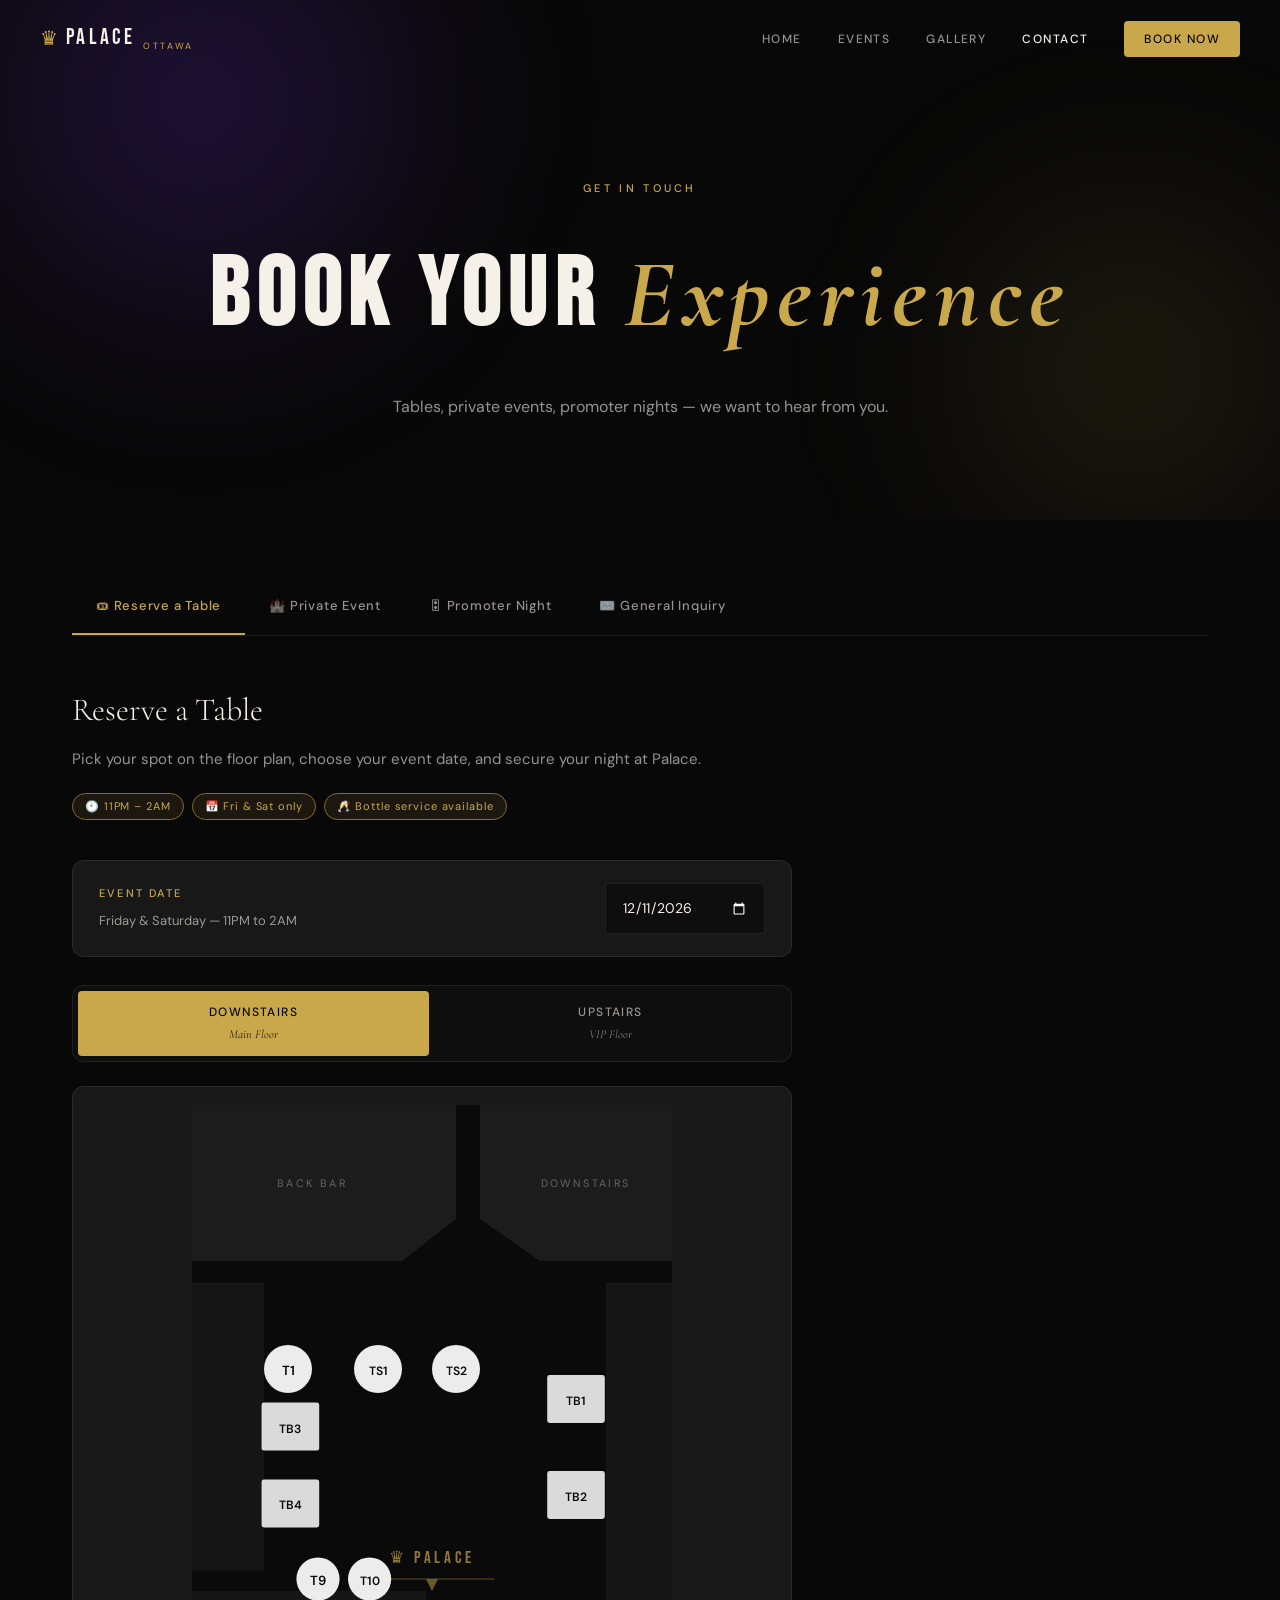
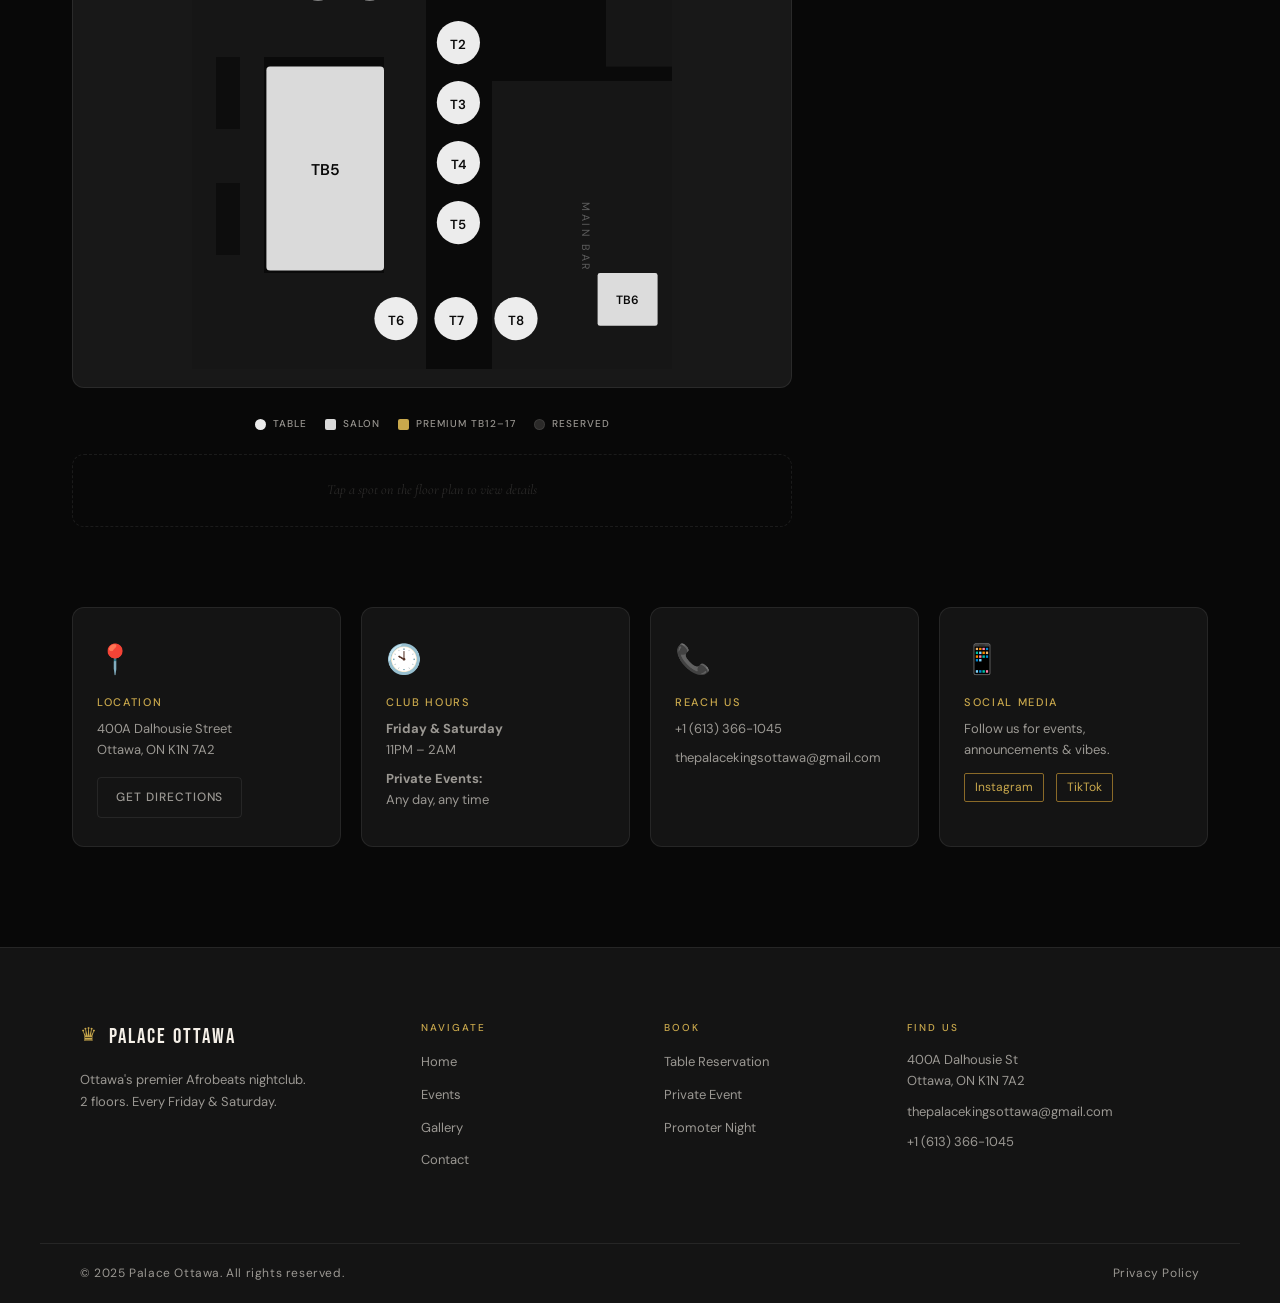
==== commit ecd6a959: "Add files via upload" ====
--- a/contact.html
+++ b/contact.html
@@ -5,10 +5,231 @@
   <meta name="viewport" content="width=device-width, initial-scale=1.0"/>
   <title>Contact & Book — Palace Ottawa</title>
   <meta name="description" content="Book a table, reserve Palace for a private event, or partner as a promoter. Contact Palace Ottawa today."/>
+  <link rel="icon" type="image/x-icon" href="favicon.ico"/>
+  <link rel="icon" type="image/png" sizes="32x32" href="favicon-32.png"/>
+  <link rel="apple-touch-icon" sizes="180x180" href="apple-touch-icon.png"/>
+  <link rel="icon" type="image/png" sizes="192x192" href="favicon-192.png"/>
+  <link rel="icon" type="image/png" sizes="512x512" href="favicon-512.png"/>
   <link rel="preconnect" href="https://fonts.googleapis.com"/>
   <link rel="preconnect" href="https://fonts.gstatic.com" crossorigin/>
   <link href="https://fonts.googleapis.com/css2?family=Cormorant+Garamond:ital,wght@0,300;0,400;0,600;1,300;1,400&family=Bebas+Neue&family=DM+Sans:wght@300;400;500&display=swap" rel="stylesheet"/>
   <link rel="stylesheet" href="css/style.css"/>
+  <!-- Open Graph / Social Sharing -->
+  <meta property="og:type" content="website"/>
+  <meta property="og:site_name" content="Palace Ottawa"/>
+  <meta property="og:title" content="Book — Palace Ottawa"/>
+  <meta property="og:description" content="Reserve a table, book a private event, or partner as a promoter at Palace Ottawa."/>
+  <meta property="og:url" content="https://thepalaceottawa.com/contact.html"/>
+  <meta property="og:image" content="https://res.cloudinary.com/dzd4bw9fk/image/upload/q_auto/f_auto/v1777081550/og-image.jpg"/>
+  <meta property="og:image:width" content="1200"/>
+  <meta property="og:image:height" content="630"/>
+  <!-- Twitter Card -->
+  <meta name="twitter:card" content="summary_large_image"/>
+  <meta name="twitter:title" content="Book — Palace Ottawa"/>
+  <meta name="twitter:description" content="Reserve a table, book a private event, or partner as a promoter at Palace Ottawa."/>
+  <meta name="twitter:image" content="https://res.cloudinary.com/dzd4bw9fk/image/upload/q_auto/f_auto/v1777081550/og-image.jpg"/>
+  <!-- Reservation system styles -->
+  <style>
+    /* Date selector card */
+    .res-date-card {
+      background: var(--card);
+      border: 1px solid var(--border);
+      border-radius: var(--radius-lg);
+      padding: 22px 26px;
+      display: flex;
+      align-items: center;
+      justify-content: space-between;
+      gap: 20px;
+      flex-wrap: wrap;
+      margin-bottom: 28px;
+    }
+    .res-date-card:hover { border-color: var(--gold-dark); }
+    .res-date-label .lbl {
+      font-size: 11px; font-weight: 500; letter-spacing: 0.2em;
+      text-transform: uppercase; color: var(--gold);
+      display: block; margin-bottom: 4px;
+    }
+    .res-date-label .sub { font-size: 13px; color: var(--white-muted); }
+    .res-date-input {
+      background: var(--dark); border: 1px solid var(--border);
+      color: var(--white); padding: 12px 16px;
+      border-radius: var(--radius); font-family: var(--font-body);
+      font-size: 14px; cursor: pointer; color-scheme: dark;
+    }
+    .res-date-input:focus { outline: none; border-color: var(--gold); }
+
+    /* Floor pills */
+    .floor-tabs {
+      display: flex; gap: 6px;
+      background: var(--dark); border: 1px solid var(--border);
+      border-radius: var(--radius-lg); padding: 5px;
+      margin-bottom: 24px;
+    }
+    .floor-tab {
+      flex: 1; padding: 12px 14px; background: transparent;
+      border: none; border-radius: var(--radius);
+      color: var(--white-muted); font-family: var(--font-body);
+      font-size: 12px; font-weight: 500; letter-spacing: 0.12em;
+      text-transform: uppercase; cursor: pointer;
+      transition: all var(--transition);
+      display: flex; flex-direction: column; gap: 3px; align-items: center;
+    }
+    .floor-tab:hover { color: var(--white); }
+    .floor-tab.active { background: var(--gold); color: var(--black); }
+    .floor-tab .tab-sub {
+      font-family: var(--font-serif); font-style: italic; font-weight: 400;
+      font-size: 12px; letter-spacing: 0; text-transform: none; opacity: 0.85;
+    }
+
+    /* Map */
+    .map-wrap {
+      background: var(--card); border: 1px solid var(--border);
+      border-radius: var(--radius-lg); padding: 18px;
+      margin-bottom: 16px;
+    }
+    .floor-map { display: none; }
+    .floor-map.active { display: block; }
+    .club-svg { width: 100%; height: auto; display: block; max-width: 480px; margin: 0 auto; }
+    .table-btn { cursor: pointer; transition: filter 0.2s; }
+    .table-btn:hover { filter: brightness(1.4); }
+    .table-btn.reserved { cursor: not-allowed; opacity: 0.22; }
+    .table-btn.selected .seat-shape {
+      stroke: var(--gold) !important; stroke-width: 2.5 !important;
+      filter: drop-shadow(0 0 10px rgba(201,168,76,0.6));
+    }
+
+    /* Legend */
+    .map-legend {
+      display: flex; justify-content: center; gap: 18px;
+      flex-wrap: wrap; padding: 12px 0 22px;
+    }
+    .legend-item {
+      display: flex; align-items: center; gap: 7px;
+      font-size: 10px; letter-spacing: 0.1em; color: var(--white-muted);
+      text-transform: uppercase; font-weight: 500;
+    }
+    .legend-swatch { width: 11px; height: 11px; border-radius: 50%; }
+    .legend-swatch.t { background: rgba(255,255,255,0.92); }
+    .legend-swatch.tb { background: rgba(255,255,255,0.85); border-radius: 2px; }
+    .legend-swatch.tb-prem { background: var(--gold); border-radius: 2px; }
+    .legend-swatch.res { background: var(--white-dim); border: 1px solid var(--border); }
+
+    /* Selection card */
+    .selection-card {
+      background: linear-gradient(145deg, rgba(201,168,76,0.08), var(--card));
+      border: 1px solid var(--gold); border-radius: var(--radius-lg);
+      padding: 22px 26px; display: flex; align-items: center;
+      justify-content: space-between; gap: 18px; flex-wrap: wrap;
+      margin: 8px 0 28px; animation: slideUp 0.4s ease;
+    }
+    @keyframes slideUp { from { opacity: 0; transform: translateY(10px); } to { opacity: 1; transform: translateY(0); } }
+    .sel-info { flex: 1; min-width: 200px; }
+    .sel-info .sel-tag {
+      font-size: 10px; font-weight: 500; letter-spacing: 0.2em;
+      text-transform: uppercase; color: var(--gold);
+      margin-bottom: 6px; display: block;
+    }
+    .sel-info .sel-id {
+      font-family: var(--font-serif); font-size: 1.5rem;
+      font-weight: 400; color: var(--white); line-height: 1.1;
+    }
+    .sel-info .sel-meta { font-size: 13px; color: var(--white-muted); margin-top: 4px; }
+    .sel-price { text-align: right; }
+    .sel-price .pl {
+      font-size: 10px; letter-spacing: 0.2em; text-transform: uppercase;
+      color: var(--white-muted); display: block; margin-bottom: 2px;
+    }
+    .sel-price .pv {
+      font-family: var(--font-display); font-size: 1.8rem;
+      letter-spacing: 0.04em; color: var(--gold); line-height: 1;
+    }
+    .selection-empty {
+      text-align: center; padding: 24px 20px;
+      color: var(--white-dim); font-family: var(--font-serif);
+      font-style: italic; font-size: 14px;
+      border: 1px dashed var(--border); border-radius: var(--radius-lg);
+      margin-bottom: 24px;
+    }
+
+    /* Tooltip */
+    .map-tooltip {
+      position: fixed; background: var(--dark);
+      border: 1px solid var(--gold-dark); border-radius: var(--radius);
+      padding: 12px 16px; pointer-events: none; z-index: 2000;
+      display: none; min-width: 180px;
+      box-shadow: 0 16px 48px rgba(0,0,0,0.7);
+    }
+    .map-tooltip .tt-id {
+      font-family: var(--font-display); font-size: 1.2rem;
+      letter-spacing: 0.15em; color: var(--gold); line-height: 1;
+    }
+    .map-tooltip .tt-type {
+      font-family: var(--font-serif); font-style: italic;
+      font-size: 13px; color: var(--white); margin: 6px 0 8px;
+    }
+    .map-tooltip .tt-price { font-size: 12px; color: var(--white-muted); }
+    .map-tooltip .tt-price strong { color: var(--white); font-weight: 500; }
+    .map-tooltip .tt-status {
+      font-size: 9px; letter-spacing: 0.2em; text-transform: uppercase;
+      margin-top: 8px; padding-top: 8px;
+      border-top: 1px solid var(--border); font-weight: 500;
+    }
+    .map-tooltip .tt-status.available { color: #86efac; }
+    .map-tooltip .tt-status.reserved { color: #fca5a5; }
+
+    /* Recap bar */
+    .recap-bar {
+      background: var(--dark); border: 1px solid var(--gold-dark);
+      border-radius: var(--radius-lg); padding: 18px 22px;
+      display: grid; grid-template-columns: repeat(4, 1fr);
+      gap: 16px; margin-bottom: 24px;
+    }
+    .recap-cell { display: flex; flex-direction: column; gap: 3px; }
+    .recap-cell .rk {
+      font-size: 10px; font-weight: 500; letter-spacing: 0.2em;
+      text-transform: uppercase; color: var(--gold);
+    }
+    .recap-cell .rv { font-size: 13px; color: var(--white); font-weight: 500; }
+
+    /* Interac panel */
+    .interac-panel {
+      background: linear-gradient(145deg, rgba(201,168,76,0.08), var(--card));
+      border: 1px solid var(--gold-dark); border-radius: var(--radius-lg);
+      padding: 24px; margin-top: 24px;
+    }
+    .interac-panel h4 {
+      font-family: var(--font-display); font-size: 1rem;
+      letter-spacing: 0.18em; color: var(--gold); margin-bottom: 14px;
+      display: flex; align-items: center; gap: 12px;
+    }
+    .interac-panel h4::before {
+      content: ''; width: 24px; height: 1px; background: var(--gold);
+    }
+    .interac-panel p {
+      font-size: 13px; color: var(--white-muted);
+      line-height: 1.7; margin-bottom: 8px;
+    }
+    .interac-panel .interac-email {
+      color: var(--gold); font-weight: 500; letter-spacing: 0.02em;
+    }
+    .interac-tag {
+      display: inline-block; background: rgba(201,168,76,0.12);
+      border: 1px solid rgba(201,168,76,0.4); padding: 5px 12px;
+      border-radius: var(--radius); font-size: 11px; color: var(--gold);
+      margin: 6px 5px 0 0; font-weight: 500;
+    }
+    .interac-fine { font-size: 11px !important; opacity: 0.7; margin-top: 12px !important; }
+
+    /* Mobile */
+    @media (max-width: 768px) {
+      .recap-bar { grid-template-columns: repeat(2, 1fr); }
+      .floor-tab { font-size: 10px; padding: 10px 8px; }
+      .floor-tab .tab-sub { font-size: 10px; }
+      .selection-card { padding: 18px; }
+      .sel-price { width: 100%; text-align: left; }
+      .sel-price .pv { font-size: 1.5rem; }
+    }
+  </style>
 </head>
 <body>
 
@@ -57,19 +278,156 @@
 
     <div class="tab-content-wrapper">
 
-      <!-- TABLE RESERVATION -->
+      <!-- TABLE RESERVATION — interactive floor plan -->
       <div class="tab-panel active" id="tab-table">
         <div class="form-intro">
           <h2>Reserve a Table</h2>
-          <p>Secure your VIP spot for a Friday or Saturday night at Palace. Bottle service available. Both floors accessible.</p>
+          <p>Pick your spot on the floor plan, choose your event date, and secure your night at Palace.</p>
           <div class="info-pills">
             <span>🕙 11PM – 2AM</span>
             <span>📅 Fri & Sat only</span>
             <span>🥂 Bottle service available</span>
           </div>
         </div>
-        <form class="palace-form" id="tableForm" netlify name="table-reservation">
+
+        <!-- Date selector -->
+        <div class="res-date-card">
+          <div class="res-date-label">
+            <span class="lbl">Event Date</span>
+            <span class="sub">Friday & Saturday — 11PM to 2AM</span>
+          </div>
+          <input type="date" id="eventDate" class="res-date-input" />
+        </div>
+
+        <!-- Floor switcher -->
+        <div class="floor-tabs">
+          <button type="button" class="floor-tab active" data-floor="downstairs">
+            Downstairs
+            <span class="tab-sub">Main Floor</span>
+          </button>
+          <button type="button" class="floor-tab" data-floor="upstairs">
+            Upstairs
+            <span class="tab-sub">VIP Floor</span>
+          </button>
+        </div>
+
+        <!-- Map -->
+        <div class="map-wrap">
+          <!-- DOWNSTAIRS -->
+          <div class="floor-map active" id="map-downstairs">
+            <svg class="club-svg" viewBox="0 0 400 720" xmlns="http://www.w3.org/2000/svg">
+              <rect width="400" height="720" fill="#0a0a0a"/>
+              <path d="M 0 0 L 220 0 L 220 95 L 175 130 L 0 130 Z" fill="#1c1c1c"/>
+              <text x="100" y="68" text-anchor="middle" fill="rgba(255,255,255,0.32)" font-family="DM Sans, sans-serif" font-size="9" letter-spacing="2">BACK BAR</text>
+              <path d="M 240 0 L 400 0 L 400 130 L 290 130 L 240 95 Z" fill="#1c1c1c"/>
+              <text x="328" y="68" text-anchor="middle" fill="rgba(255,255,255,0.32)" font-family="DM Sans, sans-serif" font-size="9" letter-spacing="2">DOWNSTAIRS</text>
+              <rect x="0" y="148" width="60" height="240" fill="#161616"/>
+              <rect x="345" y="148" width="55" height="320" fill="#161616"/>
+              <path d="M 0 405 L 195 405 L 195 720 L 0 720 Z" fill="#161616"/>
+              <rect x="60" y="460" width="100" height="180" fill="#0a0a0a"/>
+              <rect x="20" y="460" width="20" height="60" fill="#0d0d0d"/>
+              <rect x="20" y="565" width="20" height="60" fill="#0d0d0d"/>
+              <path d="M 250 480 L 400 480 L 400 720 L 250 720 Z" fill="#161616"/>
+              <text x="325" y="610" text-anchor="middle" fill="rgba(255,255,255,0.3)" font-family="DM Sans, sans-serif" font-size="9" letter-spacing="2" transform="rotate(90, 325, 610)">MAIN BAR</text>
+              <g opacity="0.7">
+                <text x="200" y="382" text-anchor="middle" fill="#c9a84c" font-family="Bebas Neue, sans-serif" font-size="14" letter-spacing="3">♛ PALACE</text>
+                <line x1="148" y1="395" x2="252" y2="395" stroke="#c9a84c" stroke-width="0.5"/>
+                <path d="M 195 395 L 200 405 L 205 395 Z" fill="#c9a84c" opacity="0.7"/>
+              </g>
+              <g class="table-btn" data-id="T1" data-floor="downstairs" data-type="T" data-price="250"><circle class="seat-shape" cx="80" cy="220" r="20" fill="rgba(255,255,255,0.92)"/><text x="80" y="225" text-anchor="middle" fill="#0a0a0a" font-family="DM Sans" font-size="11" font-weight="600">T1</text></g>
+              <g class="table-btn" data-id="TS1" data-floor="downstairs" data-type="TS" data-price="250"><circle class="seat-shape" cx="155" cy="220" r="20" fill="rgba(255,255,255,0.92)"/><text x="155" y="225" text-anchor="middle" fill="#0a0a0a" font-family="DM Sans" font-size="10" font-weight="600">TS1</text></g>
+              <g class="table-btn" data-id="TS2" data-floor="downstairs" data-type="TS" data-price="250"><circle class="seat-shape" cx="220" cy="220" r="20" fill="rgba(255,255,255,0.92)"/><text x="220" y="225" text-anchor="middle" fill="#0a0a0a" font-family="DM Sans" font-size="10" font-weight="600">TS2</text></g>
+              <g class="table-btn" data-id="TB3" data-floor="downstairs" data-type="TB" data-price="500"><rect class="seat-shape" x="58" y="248" width="48" height="40" rx="2" fill="rgba(255,255,255,0.85)"/><text x="82" y="273" text-anchor="middle" fill="#0a0a0a" font-family="DM Sans" font-size="10" font-weight="600">TB3</text></g>
+              <g class="table-btn" data-id="TB4" data-floor="downstairs" data-type="TB" data-price="500"><rect class="seat-shape" x="58" y="312" width="48" height="40" rx="2" fill="rgba(255,255,255,0.85)"/><text x="82" y="337" text-anchor="middle" fill="#0a0a0a" font-family="DM Sans" font-size="10" font-weight="600">TB4</text></g>
+              <g class="table-btn" data-id="TB1" data-floor="downstairs" data-type="TB" data-price="500"><rect class="seat-shape" x="296" y="225" width="48" height="40" rx="2" fill="rgba(255,255,255,0.85)"/><text x="320" y="250" text-anchor="middle" fill="#0a0a0a" font-family="DM Sans" font-size="10" font-weight="600">TB1</text></g>
+              <g class="table-btn" data-id="TB2" data-floor="downstairs" data-type="TB" data-price="500"><rect class="seat-shape" x="296" y="305" width="48" height="40" rx="2" fill="rgba(255,255,255,0.85)"/><text x="320" y="330" text-anchor="middle" fill="#0a0a0a" font-family="DM Sans" font-size="10" font-weight="600">TB2</text></g>
+              <g class="table-btn" data-id="T9" data-floor="downstairs" data-type="T" data-price="250"><circle class="seat-shape" cx="105" cy="395" r="18" fill="rgba(255,255,255,0.92)"/><text x="105" y="400" text-anchor="middle" fill="#0a0a0a" font-family="DM Sans" font-size="11" font-weight="600">T9</text></g>
+              <g class="table-btn" data-id="T10" data-floor="downstairs" data-type="T" data-price="250"><circle class="seat-shape" cx="148" cy="395" r="18" fill="rgba(255,255,255,0.92)"/><text x="148" y="400" text-anchor="middle" fill="#0a0a0a" font-family="DM Sans" font-size="10" font-weight="600">T10</text></g>
+              <g class="table-btn" data-id="T2" data-floor="downstairs" data-type="T" data-price="250"><circle class="seat-shape" cx="222" cy="448" r="18" fill="rgba(255,255,255,0.92)"/><text x="222" y="453" text-anchor="middle" fill="#0a0a0a" font-family="DM Sans" font-size="11" font-weight="600">T2</text></g>
+              <g class="table-btn" data-id="T3" data-floor="downstairs" data-type="T" data-price="250"><circle class="seat-shape" cx="222" cy="498" r="18" fill="rgba(255,255,255,0.92)"/><text x="222" y="503" text-anchor="middle" fill="#0a0a0a" font-family="DM Sans" font-size="11" font-weight="600">T3</text></g>
+              <g class="table-btn" data-id="T4" data-floor="downstairs" data-type="T" data-price="250"><circle class="seat-shape" cx="222" cy="548" r="18" fill="rgba(255,255,255,0.92)"/><text x="222" y="553" text-anchor="middle" fill="#0a0a0a" font-family="DM Sans" font-size="11" font-weight="600">T4</text></g>
+              <g class="table-btn" data-id="T5" data-floor="downstairs" data-type="T" data-price="250"><circle class="seat-shape" cx="222" cy="598" r="18" fill="rgba(255,255,255,0.92)"/><text x="222" y="603" text-anchor="middle" fill="#0a0a0a" font-family="DM Sans" font-size="11" font-weight="600">T5</text></g>
+              <g class="table-btn" data-id="T6" data-floor="downstairs" data-type="T" data-price="250"><circle class="seat-shape" cx="170" cy="678" r="18" fill="rgba(255,255,255,0.92)"/><text x="170" y="683" text-anchor="middle" fill="#0a0a0a" font-family="DM Sans" font-size="11" font-weight="600">T6</text></g>
+              <g class="table-btn" data-id="T7" data-floor="downstairs" data-type="T" data-price="250"><circle class="seat-shape" cx="220" cy="678" r="18" fill="rgba(255,255,255,0.92)"/><text x="220" y="683" text-anchor="middle" fill="#0a0a0a" font-family="DM Sans" font-size="11" font-weight="600">T7</text></g>
+              <g class="table-btn" data-id="T8" data-floor="downstairs" data-type="T" data-price="250"><circle class="seat-shape" cx="270" cy="678" r="18" fill="rgba(255,255,255,0.92)"/><text x="270" y="683" text-anchor="middle" fill="#0a0a0a" font-family="DM Sans" font-size="11" font-weight="600">T8</text></g>
+              <g class="table-btn" data-id="TB5" data-floor="downstairs" data-type="TB" data-price="500"><rect class="seat-shape" x="62" y="468" width="98" height="170" rx="3" fill="rgba(255,255,255,0.85)"/><text x="111" y="558" text-anchor="middle" fill="#0a0a0a" font-family="DM Sans" font-size="13" font-weight="600">TB5</text></g>
+              <g class="table-btn" data-id="TB6" data-floor="downstairs" data-type="TB" data-price="500"><rect class="seat-shape" x="338" y="640" width="50" height="44" rx="2" fill="rgba(255,255,255,0.85)"/><text x="363" y="666" text-anchor="middle" fill="#0a0a0a" font-family="DM Sans" font-size="10" font-weight="600">TB6</text></g>
+            </svg>
+          </div>
+
+          <!-- UPSTAIRS -->
+          <div class="floor-map" id="map-upstairs">
+            <svg class="club-svg" viewBox="0 0 400 720" xmlns="http://www.w3.org/2000/svg">
+              <rect width="400" height="720" fill="#0a0a0a"/>
+              <rect x="0" y="0" width="55" height="180" fill="#1c1c1c"/>
+              <line x1="0" y1="20" x2="55" y2="20" stroke="#262626" stroke-width="1"/>
+              <line x1="0" y1="40" x2="55" y2="40" stroke="#262626" stroke-width="1"/>
+              <line x1="0" y1="60" x2="55" y2="60" stroke="#262626" stroke-width="1"/>
+              <line x1="0" y1="80" x2="55" y2="80" stroke="#262626" stroke-width="1"/>
+              <rect x="55" y="0" width="220" height="180" fill="#222222"/>
+              <text x="335" y="100" text-anchor="middle" fill="rgba(255,255,255,0.32)" font-family="DM Sans, sans-serif" font-size="9" letter-spacing="2">UPSTAIRS</text>
+              <rect x="345" y="200" width="55" height="320" fill="#161616"/>
+              <rect x="0" y="220" width="40" height="200" fill="#161616"/>
+              <path d="M 100 470 L 280 470 Q 280 450 280 430 L 100 430 L 100 470 Z" fill="#161616"/>
+              <ellipse cx="190" cy="500" rx="100" ry="55" fill="#0e0e0e"/>
+              <rect x="20" y="600" width="120" height="60" rx="3" fill="#1c1c1c"/>
+              <text x="80" y="620" text-anchor="middle" fill="rgba(255,255,255,0.32)" font-family="DM Sans, sans-serif" font-size="8" letter-spacing="2">DJ BOOTH</text>
+              <circle cx="38" cy="640" r="6" fill="none" stroke="rgba(255,255,255,0.4)" stroke-width="1"/>
+              <circle cx="38" cy="640" r="2" fill="rgba(255,255,255,0.4)"/>
+              <rect x="60" y="635" width="14" height="10" fill="none" stroke="rgba(255,255,255,0.4)" stroke-width="1"/>
+              <line x1="63" y1="638" x2="71" y2="638" stroke="rgba(255,255,255,0.4)" stroke-width="0.5"/>
+              <line x1="63" y1="641" x2="71" y2="641" stroke="rgba(255,255,255,0.4)" stroke-width="0.5"/>
+              <circle cx="100" cy="640" r="6" fill="none" stroke="rgba(255,255,255,0.4)" stroke-width="1"/>
+              <circle cx="100" cy="640" r="2" fill="rgba(255,255,255,0.4)"/>
+              <g opacity="0.7">
+                <text x="285" y="660" text-anchor="middle" fill="#c9a84c" font-family="Bebas Neue, sans-serif" font-size="13" letter-spacing="3">♛ PALACE</text>
+                <line x1="240" y1="672" x2="330" y2="672" stroke="#c9a84c" stroke-width="0.5"/>
+              </g>
+              <g class="table-btn" data-id="TS5" data-floor="upstairs" data-type="TS" data-price="400"><circle class="seat-shape" cx="200" cy="120" r="25" fill="rgba(255,255,255,0.92)"/><text x="200" y="125" text-anchor="middle" fill="#0a0a0a" font-family="DM Sans" font-size="12" font-weight="600">TS5</text></g>
+              <g class="table-btn" data-id="TB10" data-floor="upstairs" data-type="TB" data-price="750"><rect class="seat-shape" x="42" y="240" width="48" height="40" rx="2" fill="rgba(255,255,255,0.85)"/><text x="66" y="265" text-anchor="middle" fill="#0a0a0a" font-family="DM Sans" font-size="10" font-weight="600">TB10</text></g>
+              <g class="table-btn" data-id="T7" data-floor="upstairs" data-type="T" data-price="400"><circle class="seat-shape" cx="170" cy="262" r="20" fill="rgba(255,255,255,0.92)"/><text x="170" y="267" text-anchor="middle" fill="#0a0a0a" font-family="DM Sans" font-size="11" font-weight="600">T7</text></g>
+              <g class="table-btn" data-id="T10-VIP" data-floor="upstairs" data-type="T" data-price="400"><circle class="seat-shape" cx="305" cy="262" r="22" fill="rgba(255,255,255,0.92)"/><text x="305" y="267" text-anchor="middle" fill="#0a0a0a" font-family="DM Sans" font-size="10" font-weight="600">T10</text></g>
+              <g class="table-btn" data-id="TB11" data-floor="upstairs" data-type="TB" data-price="750"><rect class="seat-shape" x="42" y="305" width="48" height="40" rx="2" fill="rgba(255,255,255,0.85)"/><text x="66" y="330" text-anchor="middle" fill="#0a0a0a" font-family="DM Sans" font-size="10" font-weight="600">TB11</text></g>
+              <g class="table-btn" data-id="T12" data-floor="upstairs" data-type="T" data-price="400"><circle class="seat-shape" cx="118" cy="332" r="20" fill="rgba(255,255,255,0.92)"/><text x="118" y="337" text-anchor="middle" fill="#0a0a0a" font-family="DM Sans" font-size="11" font-weight="600">T12</text></g>
+              <g class="table-btn" data-id="T8" data-floor="upstairs" data-type="T" data-price="400"><circle class="seat-shape" cx="180" cy="332" r="20" fill="rgba(255,255,255,0.92)"/><text x="180" y="337" text-anchor="middle" fill="#0a0a0a" font-family="DM Sans" font-size="11" font-weight="600">T8</text></g>
+              <g class="table-btn" data-id="T9" data-floor="upstairs" data-type="T" data-price="400"><circle class="seat-shape" cx="240" cy="332" r="20" fill="rgba(255,255,255,0.92)"/><text x="240" y="337" text-anchor="middle" fill="#0a0a0a" font-family="DM Sans" font-size="11" font-weight="600">T9</text></g>
+              <g class="table-btn" data-id="TB7" data-floor="upstairs" data-type="TB" data-price="750"><rect class="seat-shape" x="305" y="305" width="48" height="40" rx="2" fill="rgba(255,255,255,0.85)"/><text x="329" y="330" text-anchor="middle" fill="#0a0a0a" font-family="DM Sans" font-size="10" font-weight="600">TB7</text></g>
+              <g class="table-btn" data-id="TB8" data-floor="upstairs" data-type="TB" data-price="750"><rect class="seat-shape" x="305" y="370" width="48" height="40" rx="2" fill="rgba(255,255,255,0.85)"/><text x="329" y="395" text-anchor="middle" fill="#0a0a0a" font-family="DM Sans" font-size="10" font-weight="600">TB8</text></g>
+              <g class="table-btn" data-id="TB9" data-floor="upstairs" data-type="TB" data-price="750"><rect class="seat-shape" x="305" y="435" width="48" height="40" rx="2" fill="rgba(255,255,255,0.85)"/><text x="329" y="460" text-anchor="middle" fill="#0a0a0a" font-family="DM Sans" font-size="10" font-weight="600">TB9</text></g>
+              <g class="table-btn" data-id="T11" data-floor="upstairs" data-type="T" data-price="400"><circle class="seat-shape" cx="305" cy="510" r="22" fill="rgba(255,255,255,0.92)"/><text x="305" y="515" text-anchor="middle" fill="#0a0a0a" font-family="DM Sans" font-size="11" font-weight="600">T11</text></g>
+              <g class="table-btn" data-id="TB13" data-floor="upstairs" data-type="TB" data-price="1000"><rect class="seat-shape" x="40" y="555" width="50" height="38" rx="2" fill="#c9a84c" stroke="#e8c97a" stroke-width="0.5"/><text x="65" y="580" text-anchor="middle" fill="#0a0a0a" font-family="DM Sans" font-size="10" font-weight="600">TB13</text></g>
+              <g class="table-btn" data-id="TB12" data-floor="upstairs" data-type="TB" data-price="1000"><rect class="seat-shape" x="105" y="555" width="50" height="38" rx="2" fill="#c9a84c" stroke="#e8c97a" stroke-width="0.5"/><text x="130" y="580" text-anchor="middle" fill="#0a0a0a" font-family="DM Sans" font-size="10" font-weight="600">TB12</text></g>
+              <g class="table-btn" data-id="TB15" data-floor="upstairs" data-type="TB" data-price="1000"><rect class="seat-shape" x="40" y="608" width="50" height="38" rx="2" fill="#c9a84c" stroke="#e8c97a" stroke-width="0.5"/><text x="65" y="633" text-anchor="middle" fill="#0a0a0a" font-family="DM Sans" font-size="10" font-weight="600">TB15</text></g>
+              <g class="table-btn" data-id="TB14" data-floor="upstairs" data-type="TB" data-price="1000"><rect class="seat-shape" x="105" y="608" width="50" height="38" rx="2" fill="#c9a84c" stroke="#e8c97a" stroke-width="0.5"/><text x="130" y="633" text-anchor="middle" fill="#0a0a0a" font-family="DM Sans" font-size="10" font-weight="600">TB14</text></g>
+              <g class="table-btn" data-id="TB17" data-floor="upstairs" data-type="TB" data-price="1000"><rect class="seat-shape" x="40" y="660" width="50" height="38" rx="2" fill="#c9a84c" stroke="#e8c97a" stroke-width="0.5"/><text x="65" y="685" text-anchor="middle" fill="#0a0a0a" font-family="DM Sans" font-size="10" font-weight="600">TB17</text></g>
+              <g class="table-btn" data-id="TB16" data-floor="upstairs" data-type="TB" data-price="1000"><rect class="seat-shape" x="105" y="660" width="50" height="38" rx="2" fill="#c9a84c" stroke="#e8c97a" stroke-width="0.5"/><text x="130" y="685" text-anchor="middle" fill="#0a0a0a" font-family="DM Sans" font-size="10" font-weight="600">TB16</text></g>
+            </svg>
+          </div>
+        </div>
+
+        <!-- Legend -->
+        <div class="map-legend">
+          <div class="legend-item"><div class="legend-swatch t"></div>Table</div>
+          <div class="legend-item"><div class="legend-swatch tb"></div>Salon</div>
+          <div class="legend-item"><div class="legend-swatch tb-prem"></div>Premium TB12–17</div>
+          <div class="legend-item"><div class="legend-swatch res"></div>Reserved</div>
+        </div>
+
+        <!-- Selection -->
+        <div id="selectionWrap">
+          <div class="selection-empty">Tap a spot on the floor plan to view details</div>
+        </div>
+
+        <!-- Form (hidden until table selected) -->
+        <form class="palace-form" id="tableForm" netlify name="table-reservation" data-netlify="true" style="display:none;">
           <input type="hidden" name="form-name" value="table-reservation"/>
+          <input type="hidden" name="table_id" id="hidden_table"/>
+          <input type="hidden" name="floor" id="hidden_floor"/>
+          <input type="hidden" name="price" id="hidden_price"/>
+          <input type="hidden" name="event_date" id="hidden_date"/>
+
+          <div class="recap-bar" id="recapBar"></div>
+
           <div class="form-row">
             <div class="form-group">
               <label>First Name *</label>
@@ -92,13 +450,9 @@
           </div>
           <div class="form-row">
             <div class="form-group">
-              <label>Date *</label>
-              <input type="date" name="date" required/>
-            </div>
-            <div class="form-group">
               <label>Number of Guests *</label>
               <select name="guests" required>
-                <option value="">Select</option>
+                <option value="">Select group size</option>
                 <option>2 guests</option>
                 <option>3–4 guests</option>
                 <option>5–6 guests</option>
@@ -106,22 +460,31 @@
                 <option>10+ guests</option>
               </select>
             </div>
-          </div>
-          <div class="form-group">
-            <label>Floor Preference</label>
-            <select name="floor">
-              <option value="">No preference</option>
-              <option>Floor 1 — Main Dance Floor</option>
-              <option>Floor 2 — VIP Level</option>
-            </select>
-          </div>
-          <div class="form-group">
-            <label>Special Requests</label>
-            <textarea name="message" rows="3" placeholder="Bottle service, birthday setup, accessibility needs…"></textarea>
-          </div>
-          <button type="submit" class="btn btn-primary btn-full">Submit Reservation Request</button>
-          <p class="form-note">We'll confirm your booking within 24 hours.</p>
+            <div class="form-group">
+              <label>Special Requests</label>
+              <input type="text" name="message" placeholder="Birthday, bottle preference…"/>
+            </div>
+          </div>
+
+          <!-- Interac panel -->
+          <div class="interac-panel">
+            <h4>Confirm With Interac e-Transfer</h4>
+            <p>Your spot is held for <strong style="color:var(--white);">24 hours</strong> while we await your deposit.</p>
+            <p>Send the deposit via Interac e-Transfer to:</p>
+            <p style="font-size: 15px; margin: 12px 0;"><span class="interac-email">thepalacekingsottawa@gmail.com</span></p>
+            <p>Use <strong style="color:var(--white);">your name + table number + date</strong> as the message — for example:</p>
+            <div>
+              <span class="interac-tag">Jean Dupont</span>
+              <span class="interac-tag" id="exTable">TB5</span>
+              <span class="interac-tag" id="exDate">May 2</span>
+            </div>
+            <p class="interac-fine">Reservation confirmed only after deposit is received. We'll email you within 2 hours.</p>
+          </div>
+
+          <button type="submit" class="btn btn-primary btn-full" style="margin-top:20px;">Submit Reservation Request</button>
+          <p class="form-note">By submitting, you agree to receive a confirmation email and follow-up regarding your deposit.</p>
         </form>
+
       </div>
 
       <!-- PRIVATE EVENT -->
@@ -391,5 +754,162 @@
 
 <script src="js/main.js"></script>
 <script src="js/contact.js"></script>
+
+<!-- Reservation system JS -->
+<script>
+(function() {
+  const typeLabels = { T: 'Table', TS: 'Stage Table', TB: 'Salon' };
+  let selectedTable = null;
+  let eventDate = '';
+
+  const dateInput = document.getElementById('eventDate');
+  if (!dateInput) return; // only run if reservations present
+
+  // Init date — next Friday or Saturday
+  const d = new Date();
+  d.setDate(d.getDate() + 1);
+  while (d.getDay() !== 5 && d.getDay() !== 6) d.setDate(d.getDate() + 1);
+  dateInput.min = d.toISOString().split('T')[0];
+  dateInput.value = d.toISOString().split('T')[0];
+  eventDate = dateInput.value;
+  loadReservations();
+
+  dateInput.addEventListener('change', function() {
+    eventDate = this.value;
+    selectedTable = null;
+    document.querySelectorAll('.table-btn.selected').forEach(b => b.classList.remove('selected'));
+    loadReservations();
+    updateSelectionPreview();
+  });
+
+  // Floor tabs
+  document.querySelectorAll('.floor-tab').forEach(tab => {
+    tab.addEventListener('click', function() {
+      document.querySelectorAll('.floor-tab').forEach(t => t.classList.remove('active'));
+      this.classList.add('active');
+      const floor = this.dataset.floor;
+      document.querySelectorAll('.floor-map').forEach(m => m.classList.remove('active'));
+      document.getElementById('map-' + floor).classList.add('active');
+    });
+  });
+
+  function storageKey(date) { return 'palace_res_' + date; }
+  function getReservations(date) {
+    try { return JSON.parse(localStorage.getItem(storageKey(date)) || '{}'); } catch(e) { return {}; }
+  }
+  function saveReservation(date, tableId) {
+    const res = getReservations(date);
+    res[tableId] = true;
+    localStorage.setItem(storageKey(date), JSON.stringify(res));
+  }
+  function loadReservations() {
+    const res = getReservations(eventDate);
+    document.querySelectorAll('.table-btn').forEach(btn => {
+      const id = btn.dataset.id;
+      btn.classList.remove('selected');
+      if (res[id]) btn.classList.add('reserved');
+      else btn.classList.remove('reserved');
+    });
+  }
+
+  // Tooltip
+  let tooltip = document.getElementById('mapTooltip');
+  if (!tooltip) {
+    tooltip = document.createElement('div');
+    tooltip.id = 'mapTooltip';
+    tooltip.className = 'map-tooltip';
+    document.body.appendChild(tooltip);
+  }
+
+  document.querySelectorAll('.table-btn').forEach(btn => {
+    btn.addEventListener('mouseenter', function(e) {
+      if (!eventDate) return;
+      const res = getReservations(eventDate);
+      const isRes = !!res[this.dataset.id];
+      const floorLabel = this.dataset.floor === 'upstairs' ? 'Floor 2 — VIP' : 'Floor 1 — Main';
+      tooltip.innerHTML =
+        '<div class="tt-id">' + this.dataset.id + '</div>' +
+        '<div class="tt-type">' + (typeLabels[this.dataset.type] || 'Table') + ' · ' + floorLabel + '</div>' +
+        '<div class="tt-price"><strong>$' + Number(this.dataset.price).toLocaleString() + '</strong> deposit</div>' +
+        '<div class="tt-status ' + (isRes ? 'reserved' : 'available') + '">' + (isRes ? '● Reserved' : '● Available') + '</div>';
+      tooltip.style.display = 'block';
+    });
+    btn.addEventListener('mousemove', function(e) {
+      tooltip.style.left = (e.clientX + 16) + 'px';
+      tooltip.style.top = (e.clientY + 16) + 'px';
+    });
+    btn.addEventListener('mouseleave', function() { tooltip.style.display = 'none'; });
+
+    btn.addEventListener('click', function() {
+      if (!eventDate) { alert('Please select an event date first.'); return; }
+      const res = getReservations(eventDate);
+      if (res[this.dataset.id]) {
+        alert(this.dataset.id + ' is already reserved for this date. Please choose another spot.');
+        return;
+      }
+      document.querySelectorAll('.table-btn.selected').forEach(b => b.classList.remove('selected'));
+      this.classList.add('selected');
+      selectedTable = {
+        id: this.dataset.id,
+        type: this.dataset.type,
+        price: this.dataset.price,
+        floor: this.dataset.floor
+      };
+      updateSelectionPreview();
+    });
+  });
+
+  function updateSelectionPreview() {
+    const wrap = document.getElementById('selectionWrap');
+    const form = document.getElementById('tableForm');
+    if (!selectedTable) {
+      wrap.innerHTML = '<div class="selection-empty">Tap a spot on the floor plan to view details</div>';
+      form.style.display = 'none';
+      return;
+    }
+    const floorLabel = selectedTable.floor === 'upstairs' ? 'Floor 2 — VIP' : 'Floor 1 — Main';
+    const dateFormatted = new Date(eventDate + 'T12:00:00').toLocaleDateString('en-CA', { weekday: 'long', year: 'numeric', month: 'long', day: 'numeric' });
+    const shortDate = new Date(eventDate + 'T12:00:00').toLocaleDateString('en-US', { month: 'short', day: 'numeric' });
+
+    wrap.innerHTML =
+      '<div class="selection-card">' +
+        '<div class="sel-info">' +
+          '<span class="sel-tag">Selected Spot</span>' +
+          '<div class="sel-id">' + selectedTable.id + ' — ' + typeLabels[selectedTable.type] + '</div>' +
+          '<div class="sel-meta">' + floorLabel + '</div>' +
+        '</div>' +
+        '<div class="sel-price">' +
+          '<span class="pl">Deposit</span>' +
+          '<div class="pv">$' + Number(selectedTable.price).toLocaleString() + '</div>' +
+        '</div>' +
+      '</div>';
+
+    // Fill recap and hidden fields
+    document.getElementById('recapBar').innerHTML =
+      '<div class="recap-cell"><span class="rk">Spot</span><span class="rv">' + selectedTable.id + '</span></div>' +
+      '<div class="recap-cell"><span class="rk">Floor</span><span class="rv">' + floorLabel + '</span></div>' +
+      '<div class="recap-cell"><span class="rk">Date</span><span class="rv">' + dateFormatted + '</span></div>' +
+      '<div class="recap-cell"><span class="rk">Deposit</span><span class="rv">$' + Number(selectedTable.price).toLocaleString() + '</span></div>';
+
+    document.getElementById('hidden_table').value = selectedTable.id;
+    document.getElementById('hidden_floor').value = floorLabel;
+    document.getElementById('hidden_price').value = '$' + selectedTable.price;
+    document.getElementById('hidden_date').value = dateFormatted;
+    document.getElementById('exTable').textContent = selectedTable.id;
+    document.getElementById('exDate').textContent = shortDate;
+
+    form.style.display = '';
+  }
+
+  // Save reservation locally on submit
+  const tableForm = document.getElementById('tableForm');
+  if (tableForm) {
+    tableForm.addEventListener('submit', function() {
+      if (selectedTable && eventDate) saveReservation(eventDate, selectedTable.id);
+    });
+  }
+})();
+</script>
+
 </body>
 </html>
--- a/css/style.css
+++ b/css/style.css
@@ -1141,9 +1141,67 @@
   .card-main { width: 160px; height: 160px; right: 20px; }
   .card-accent { width: 180px; height: 130px; right: 0; }
   .card-sm { width: 120px; height: 100px; right: 180px; bottom: 10px; }
-  .event-card { grid-template-columns: 60px 1fr; }
-  .event-card-flyer { display: none; }
-  .event-card-action { grid-column: 1 / -1; }
+  /* ── Event cards: full vertical layout on mobile ── */
+  .event-card {
+    display: flex;
+    flex-direction: column;
+    gap: 0;
+    padding: 0;
+    overflow: hidden;
+  }
+  /* Flyer fills full width, natural height — no crop */
+  .event-card-flyer {
+    display: block;
+    width: 100%;
+    height: auto;
+    border-radius: 0;
+    overflow: hidden;
+  }
+  .event-card-flyer img {
+    width: 100%;
+    height: auto;          /* ← full image, never cropped */
+    object-fit: unset;
+    display: block;
+  }
+  /* Date + info + button stacked below the flyer */
+  .event-card-date {
+    display: flex;
+    flex-direction: row;
+    align-items: center;
+    gap: 12px;
+    padding: 16px 16px 0;
+  }
+  .ec-num {
+    font-size: 2rem;
+    line-height: 1;
+  }
+  .event-card-info {
+    padding: 12px 16px 0;
+  }
+  .event-card-info h4 {
+    font-size: 1.3rem;
+    line-height: 1.2;
+    margin-bottom: 6px;
+    white-space: normal;
+  }
+  .event-genre {
+    font-size: 13px;
+    line-height: 1.5;
+    white-space: normal;
+  }
+  .event-meta {
+    flex-direction: column;
+    gap: 4px;
+    margin-top: 8px;
+  }
+  .event-card-action {
+    padding: 16px;
+  }
+  .event-card-action .btn {
+    width: 100%;
+    justify-content: center;
+  }
+
   .form-row { grid-template-columns: 1fr; }
   .contact-info-grid { grid-template-columns: 1fr; }
   .gallery-grid { grid-template-columns: repeat(2, 1fr); }
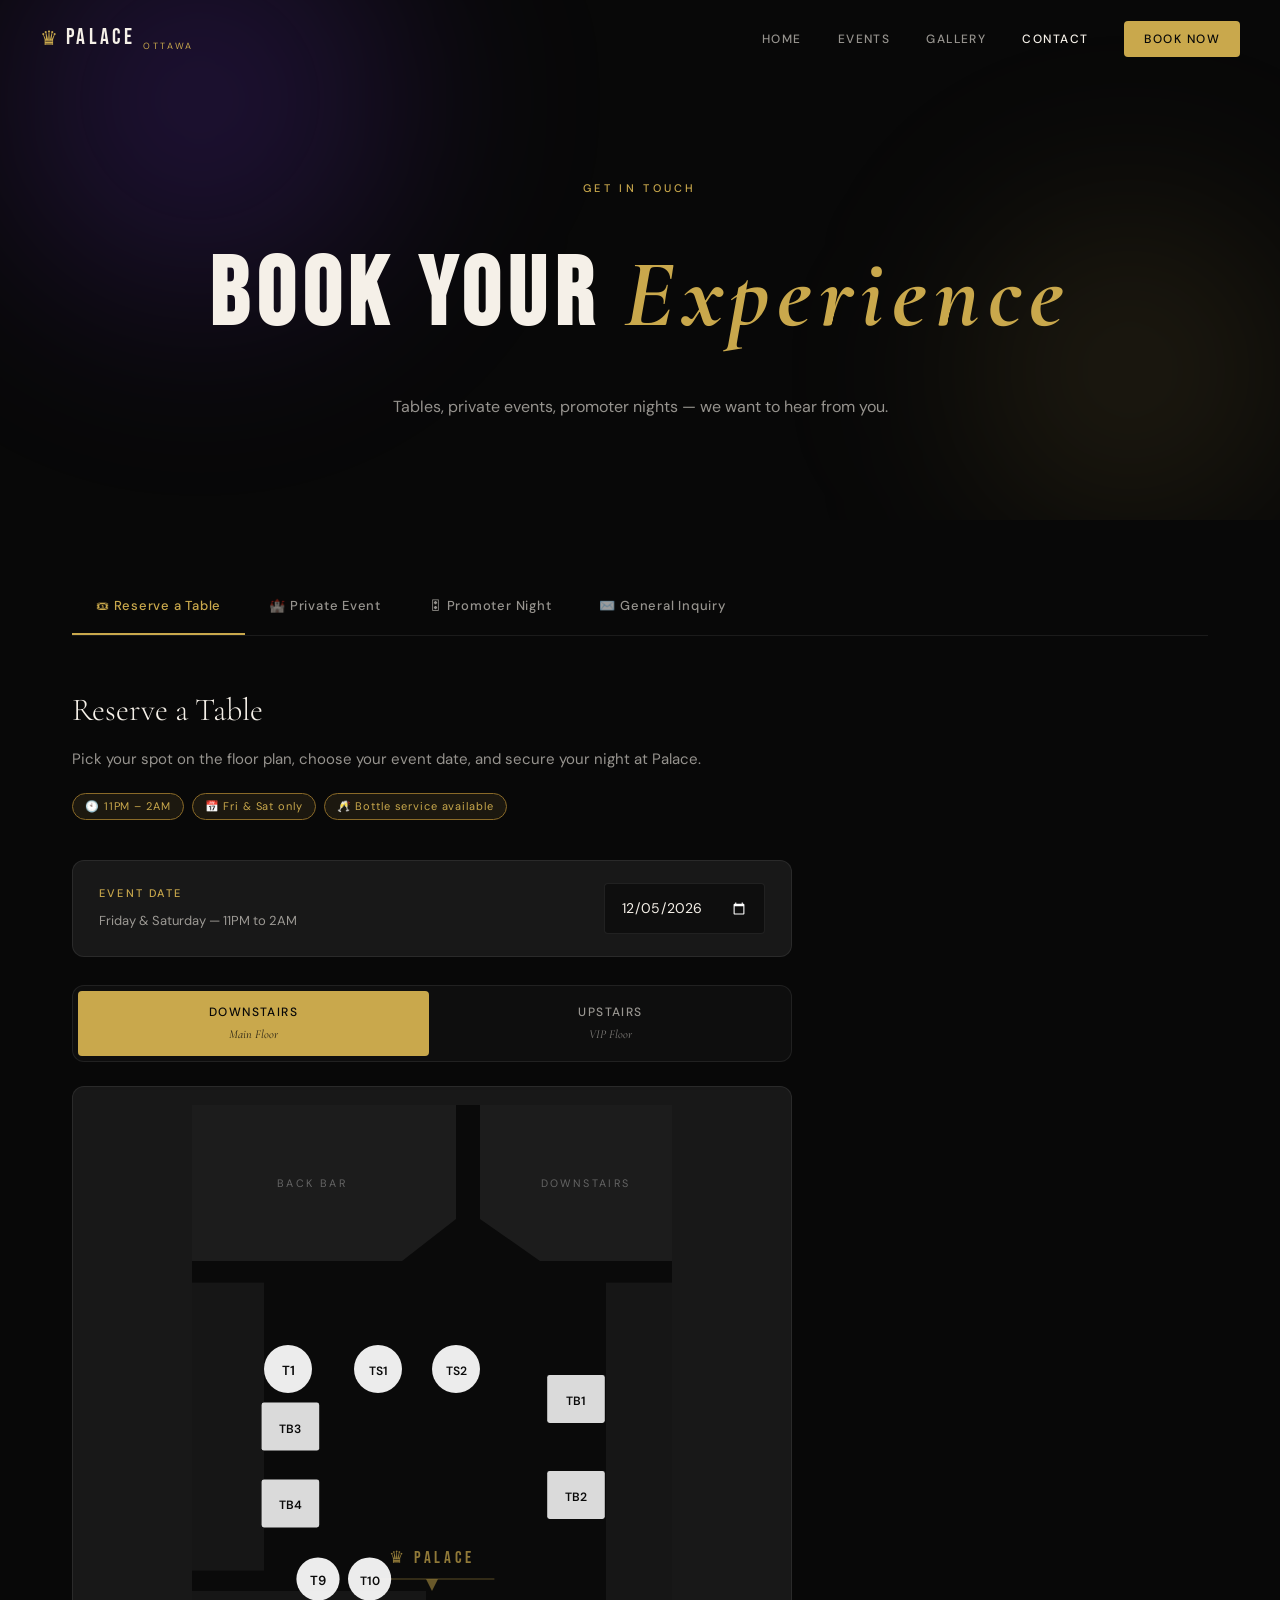
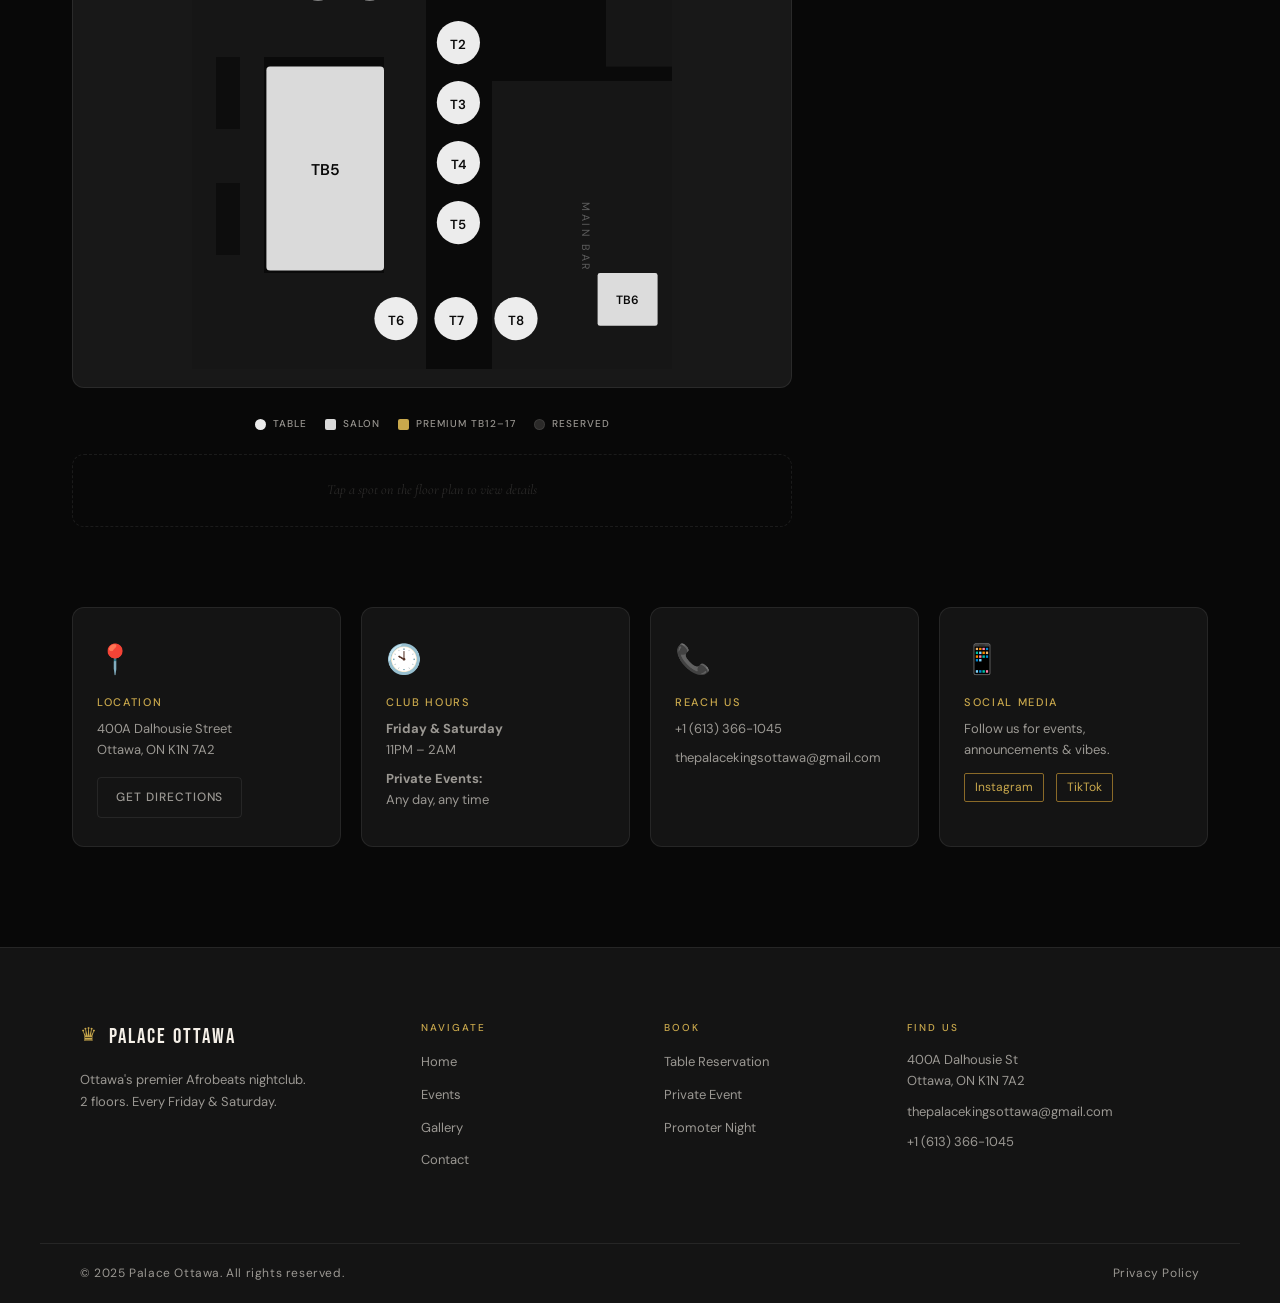
==== commit d57ea74e: "Update contact.html" ====
--- a/contact.html
+++ b/contact.html
@@ -767,7 +767,7 @@
 
   // Init date — next Friday or Saturday
   const d = new Date();
-  d.setDate(d.getDate() + 1);
+  //d.setDate(d.getDate() + 1);
   while (d.getDay() !== 5 && d.getDay() !== 6) d.setDate(d.getDate() + 1);
   dateInput.min = d.toISOString().split('T')[0];
   dateInput.value = d.toISOString().split('T')[0];
